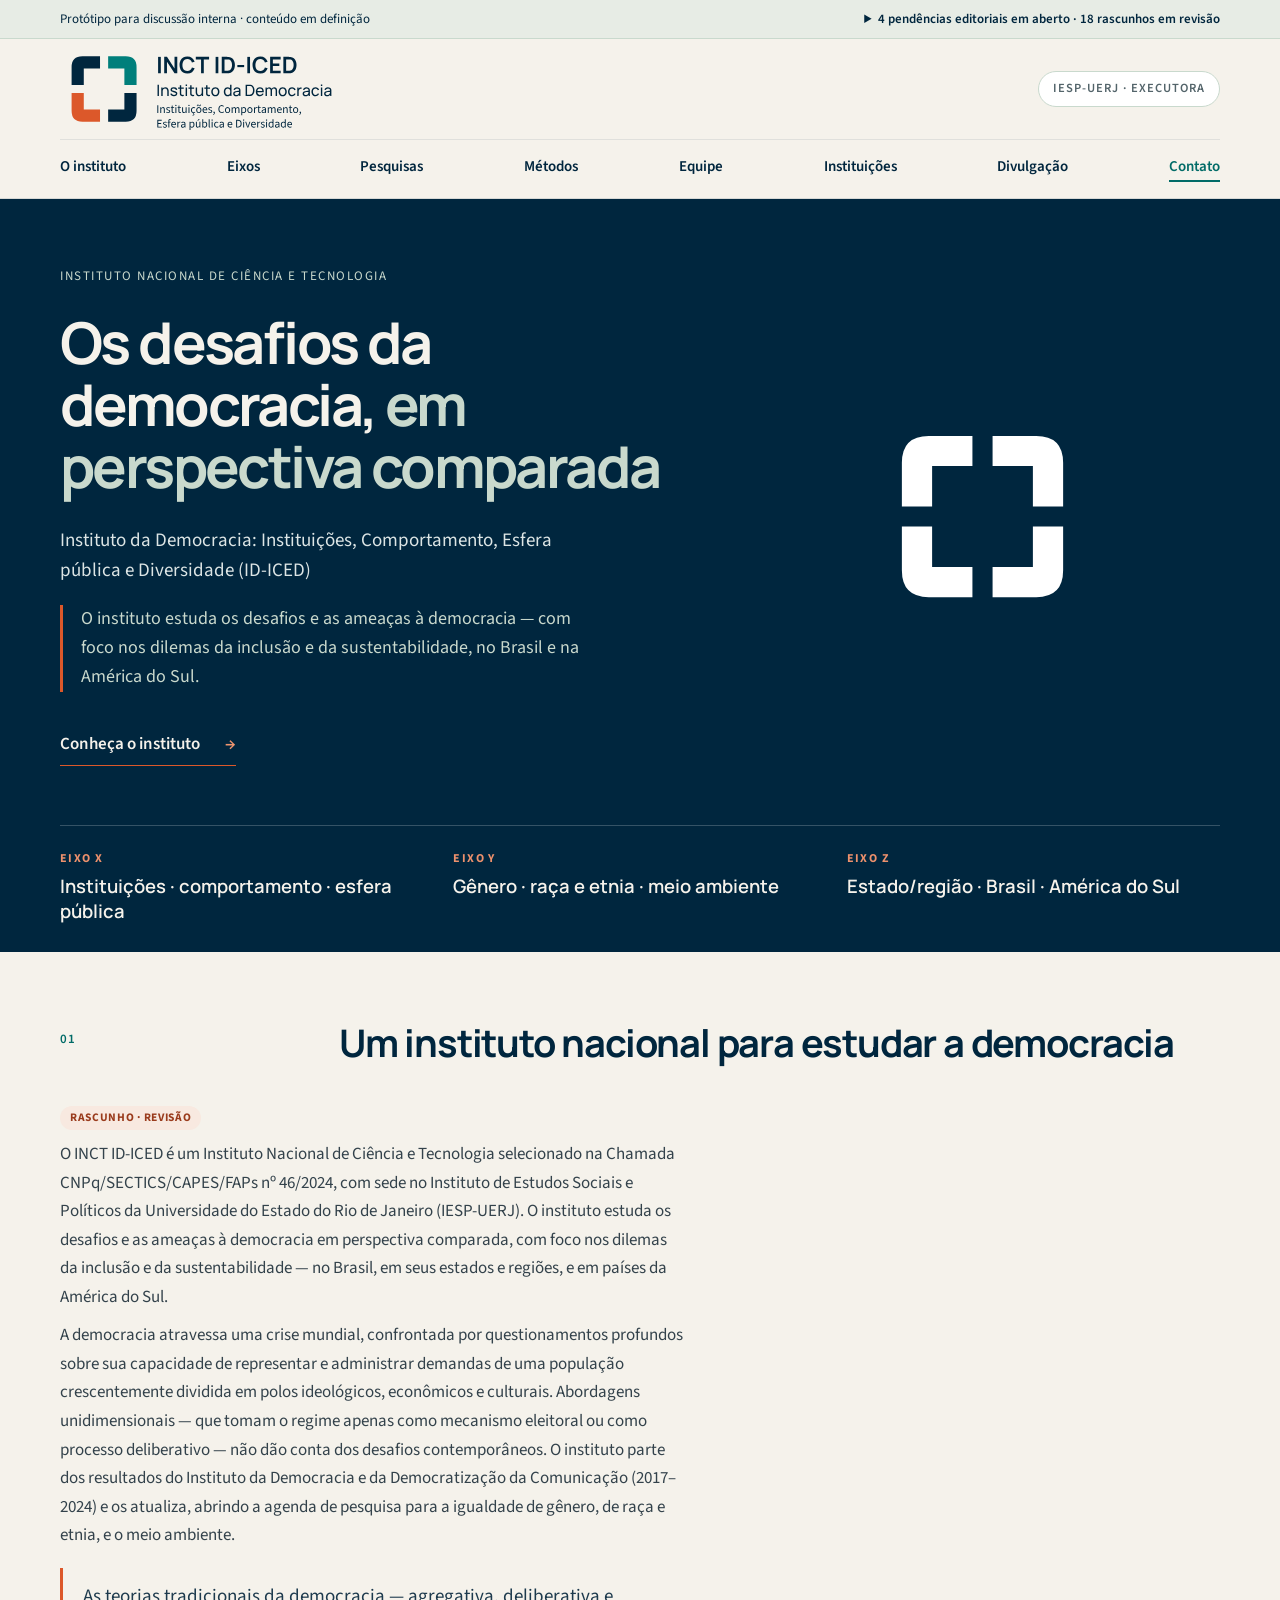
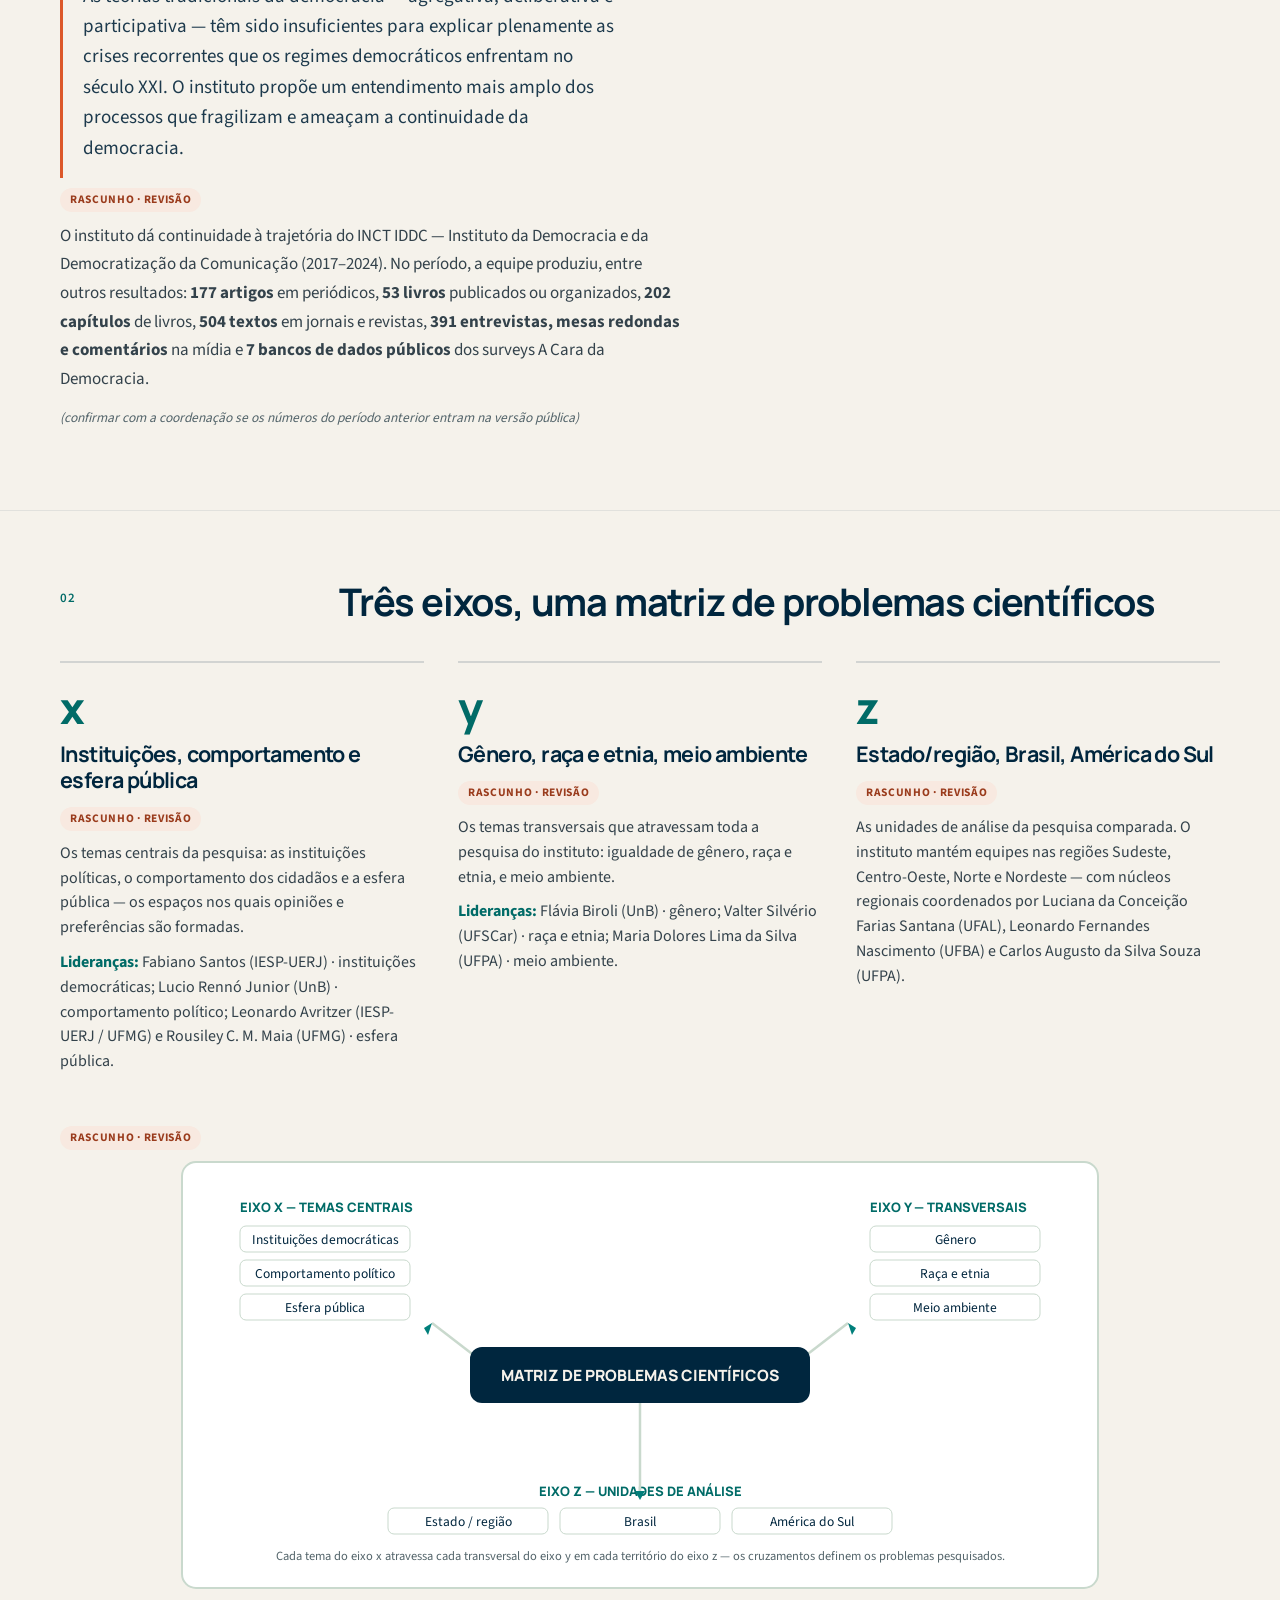
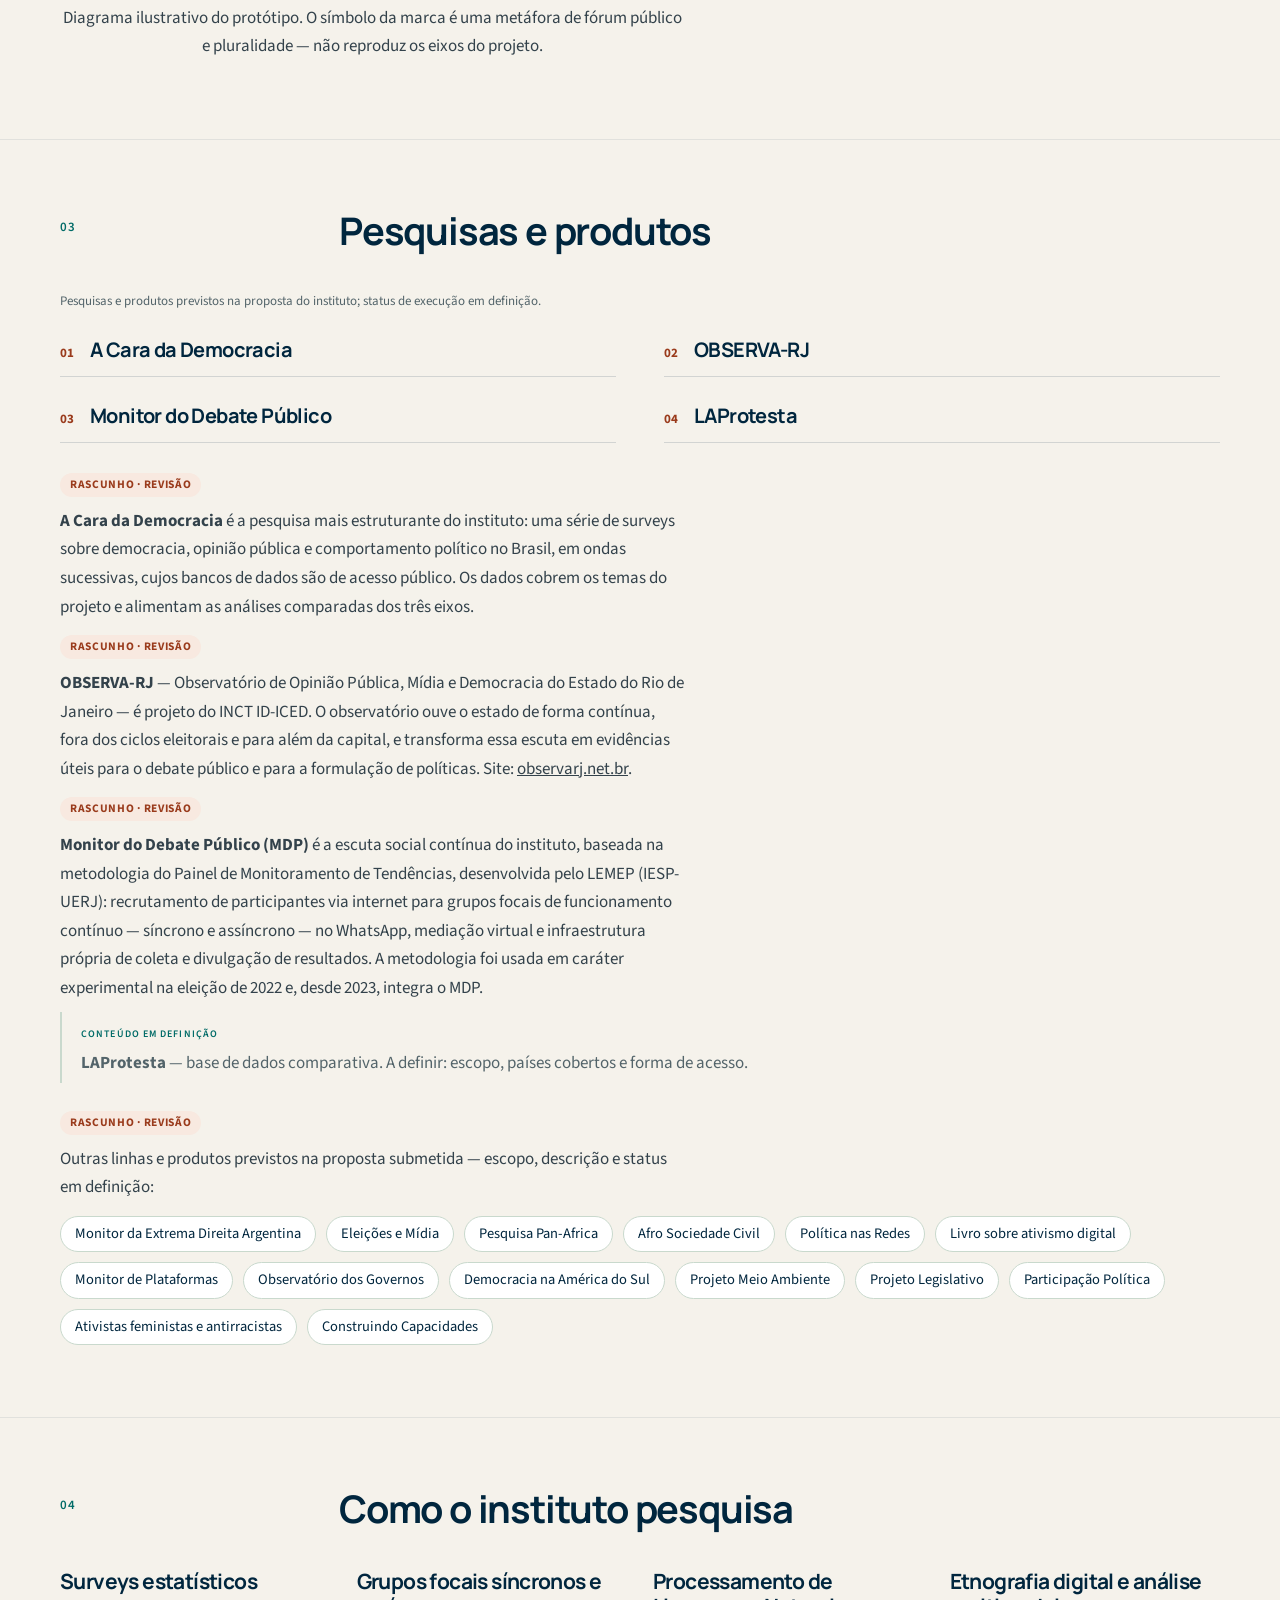
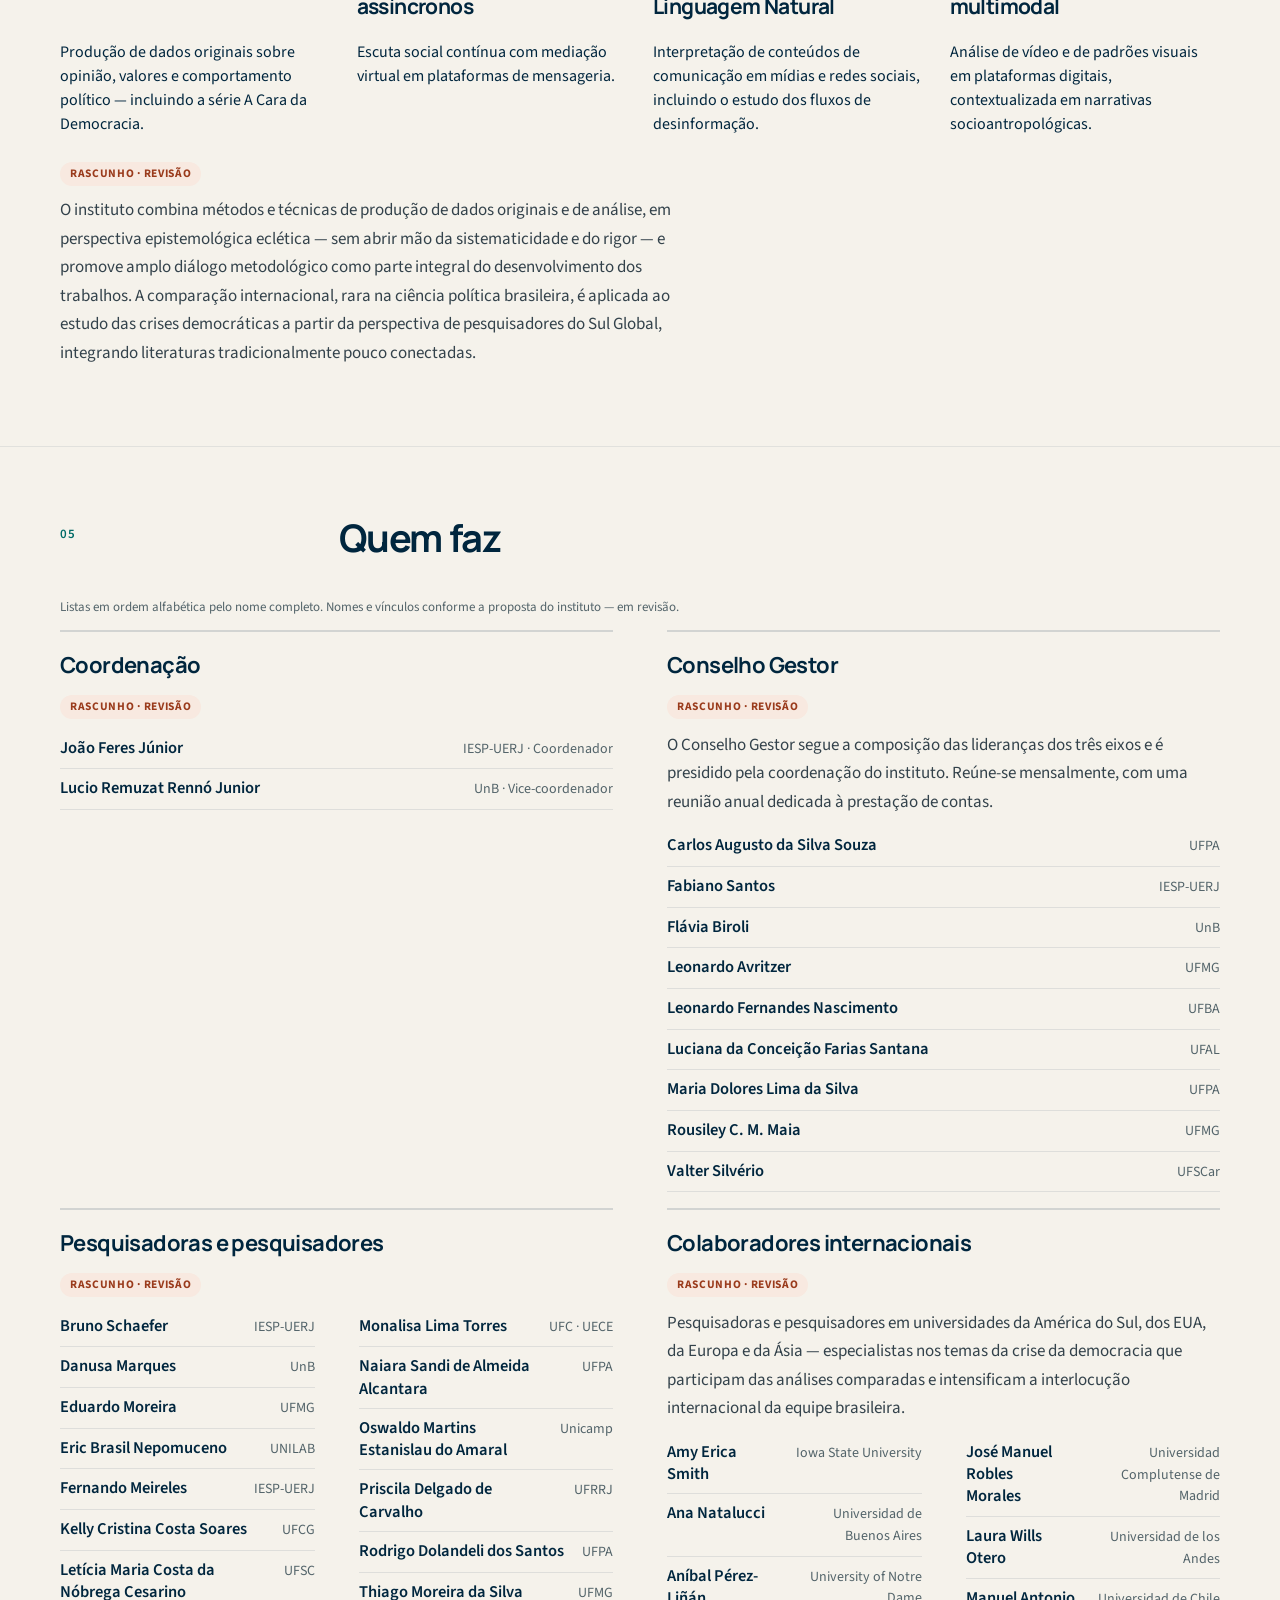
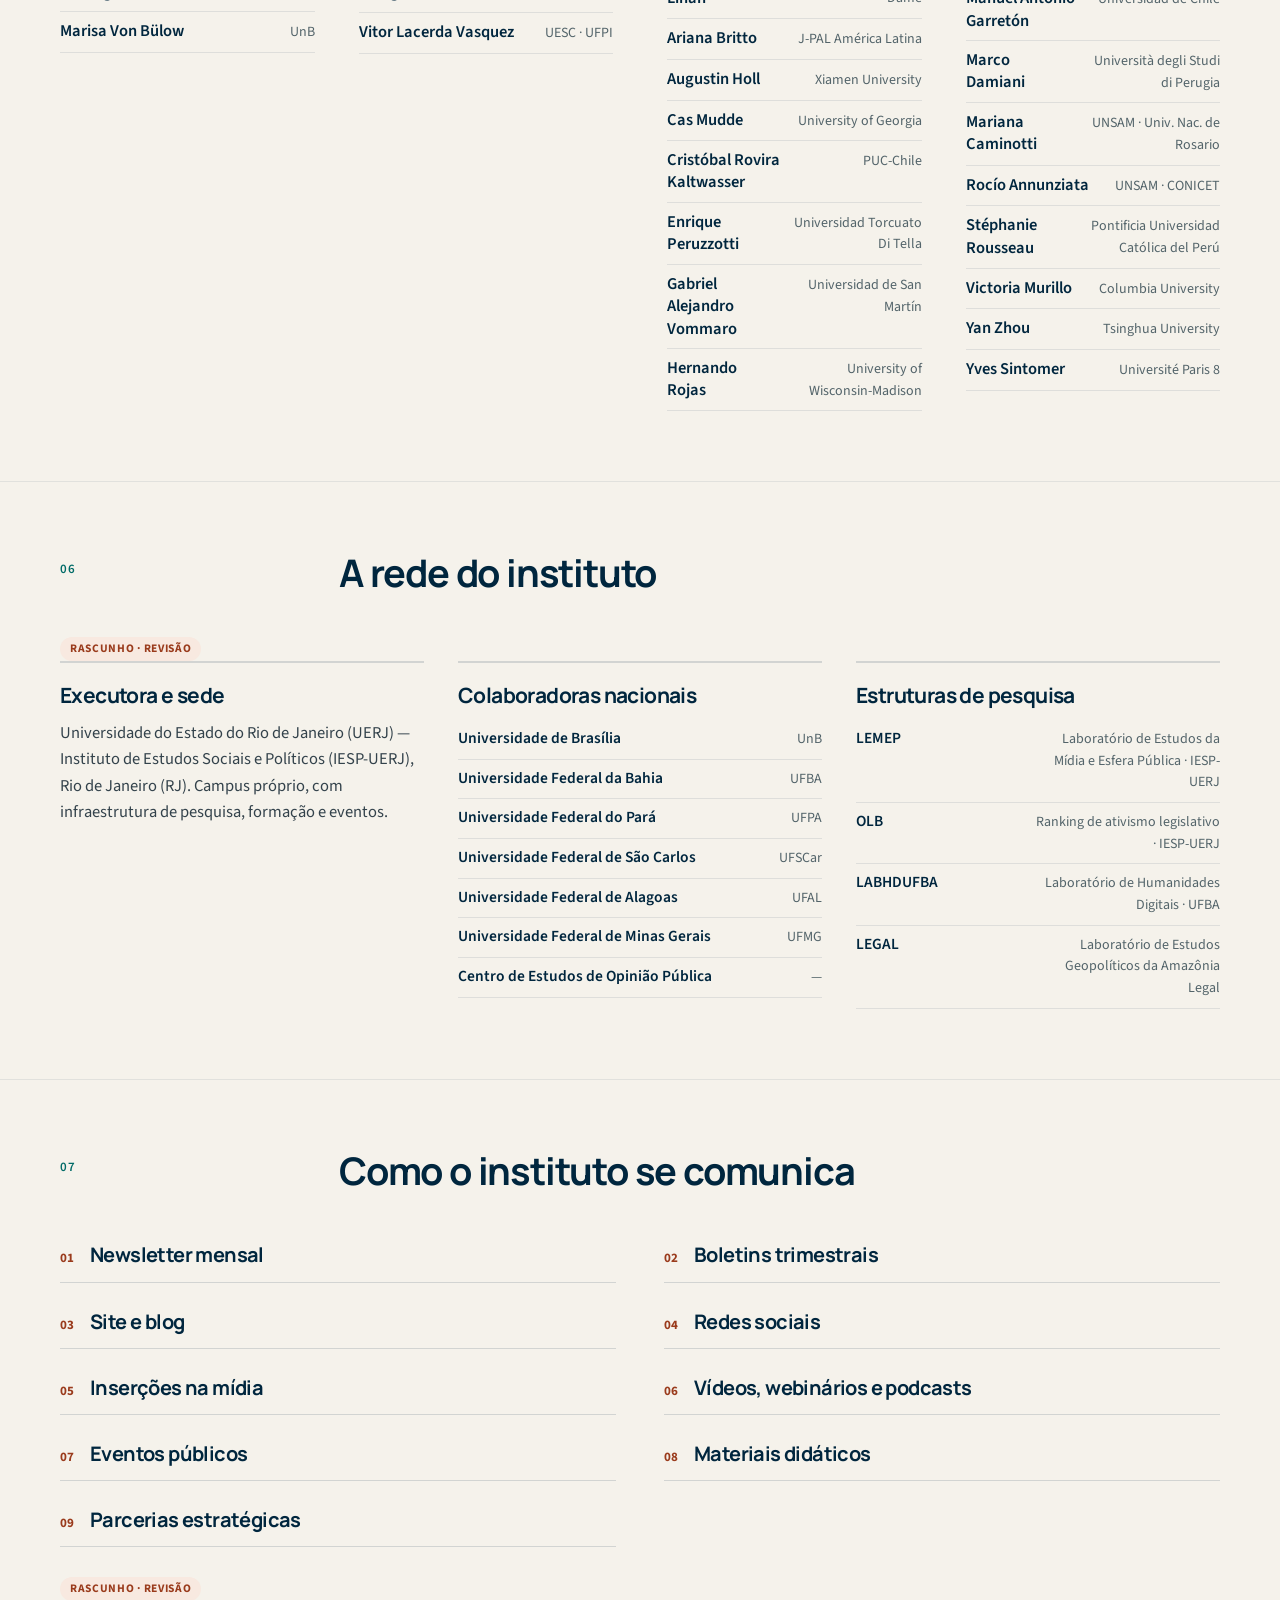
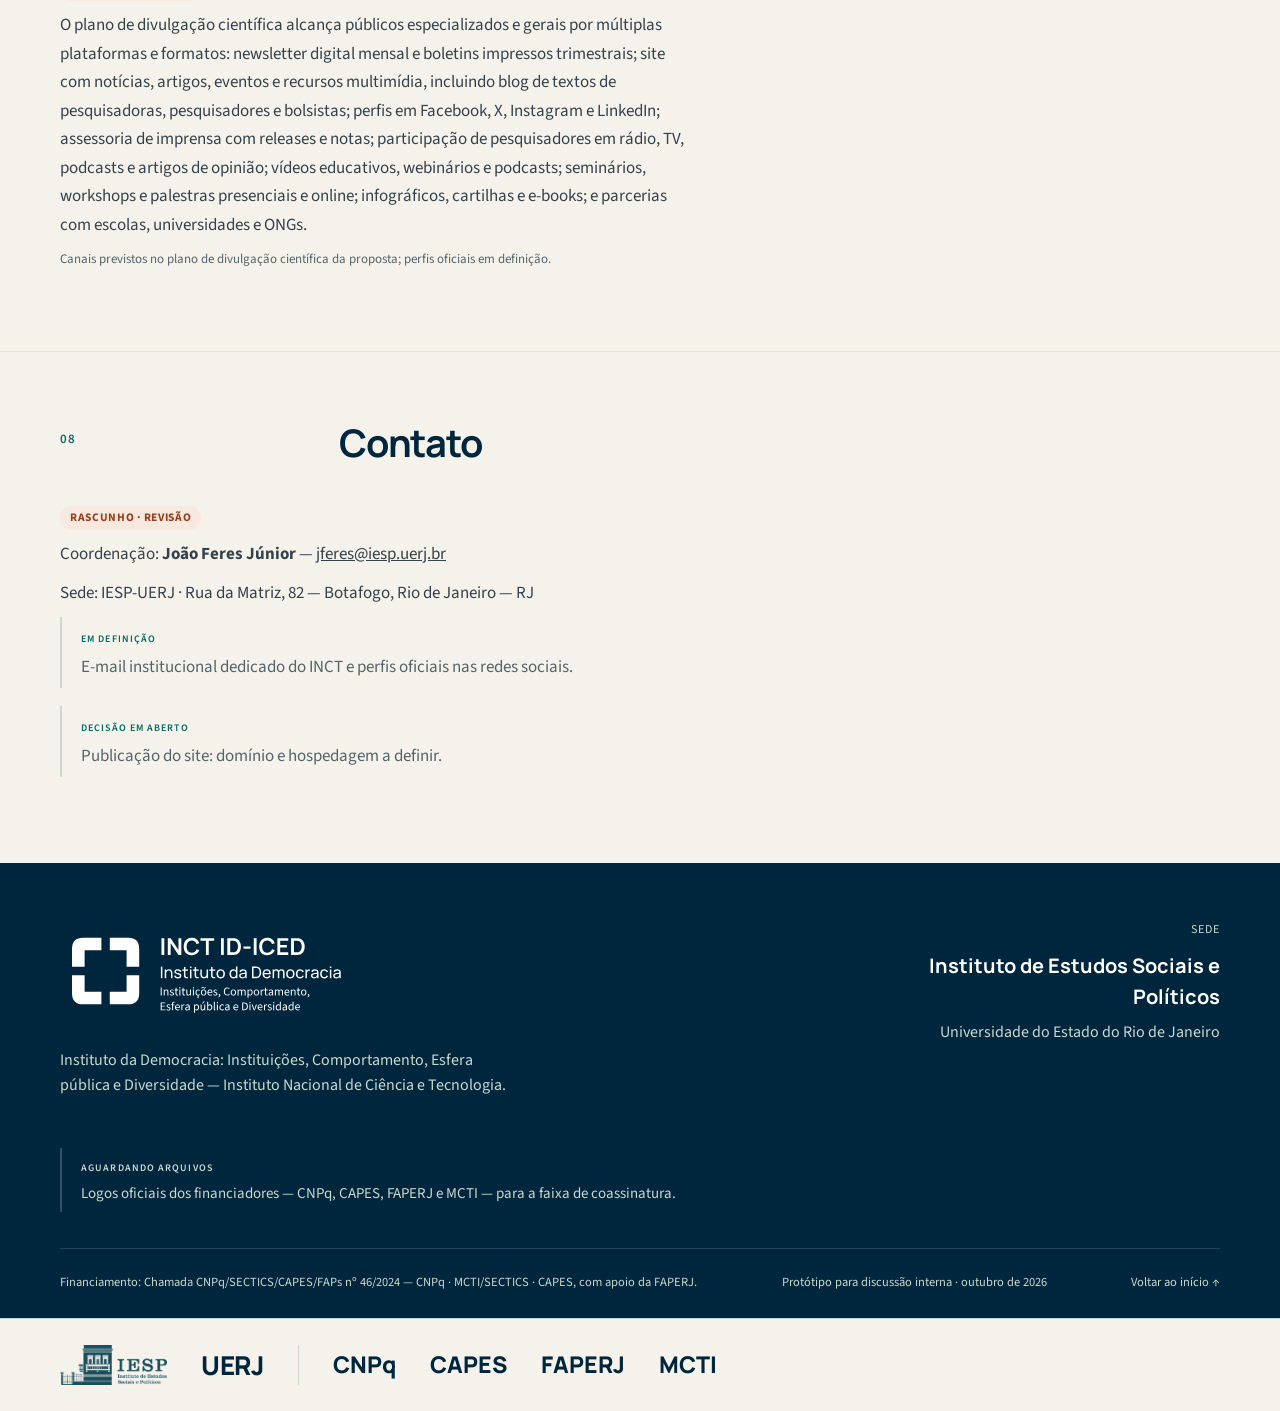
==== index.html @ f1a37f9c "Site INCT ID-ICED v1 — protótipo para revisão (identidade oficial do kit, conteúdo ancorado na propo" ====
<!doctype html>
<html lang="pt-BR">
<head>
<meta charset="utf-8">
<meta name="viewport" content="width=device-width,initial-scale=1">
<meta name="robots" content="noindex,nofollow">
<title>INCT ID-ICED — identidade e protótipo</title>
<meta name="description" content="Instituto da Democracia: Instituições, Comportamento, Esfera pública e Diversidade (INCT ID-ICED). Instituto Nacional de Ciência e Tecnologia. Protótipo para discussão interna.">
<link rel="icon" type="image/svg+xml" href="assets/favicon_32.svg">
<link rel="stylesheet" href="styles.css">
<script src="app.js" defer></script>
</head>
<body>
<a class="skip" href="#conteudo">Pular para o conteúdo</a>

<div class="prototype">
  <div class="container">
    <span>Protótipo para discussão interna · conteúdo em definição</span>
    <details class="review">
      <summary>4 pendências editoriais em aberto · 18 rascunhos em revisão</summary>
      <div class="review-panel">
        <p>Itens para revisão da coordenação</p>
        <ol>
          <li><a href="#pendencia-01">Apresentação</a></li>
          <li><a href="#pendencia-02">Trajetória e números do INCT anterior</a></li>
          <li><a href="#pendencia-03">Eixo x — instituições, comportamento e esfera pública</a></li>
          <li><a href="#pendencia-04">Eixo y — gênero, raça e etnia, meio ambiente</a></li>
          <li><a href="#pendencia-05">Eixo z — territórios e núcleos</a></li>
          <li><a href="#pendencia-06">Diagrama da matriz</a></li>
          <li><a href="#pendencia-07">A Cara da Democracia</a></li>
          <li><a href="#pendencia-08">OBSERVA-RJ</a></li>
          <li><a href="#pendencia-09">Monitor do Debate Público</a></li>
          <li><a href="#pendencia-10">LAProtesta</a></li>
          <li><a href="#pendencia-11">Outras linhas previstas</a></li>
          <li><a href="#pendencia-12">Métodos</a></li>
          <li><a href="#pendencia-13">Coordenação</a></li>
          <li><a href="#pendencia-14">Conselho Gestor</a></li>
          <li><a href="#pendencia-15">Pesquisadoras e pesquisadores nacionais</a></li>
          <li><a href="#pendencia-16">Colaboradores internacionais</a></li>
          <li><a href="#pendencia-17">Instituições e laboratórios</a></li>
          <li><a href="#pendencia-18">Divulgação</a></li>
          <li><a href="#pendencia-19">Contato institucional</a></li>
          <li><a href="#pendencia-20">Logos oficiais dos financiadores</a></li>
          <li><a href="#pendencia-21">Domínio e publicação do site</a></li>
        </ol>
      </div>
    </details>
  </div>
</div>

<header class="header">
  <div class="container">
    <div class="masthead">
      <a class="brand" href="#conteudo" aria-label="INCT ID-ICED — início"><img src="assets/id-iced_horizontal_cor.svg" alt="INCT ID-ICED" width="500" height="168"></a>
      <div class="endorsement"><span>IESP-UERJ · executora</span></div>
      <button class="menu-toggle" aria-expanded="false" aria-controls="nav">Menu</button>
    </div>
    <nav class="navigation" id="nav" aria-label="Seções do site">
      <a href="#instituto">O instituto</a>
      <a href="#eixos">Eixos</a>
      <a href="#pesquisas">Pesquisas</a>
      <a href="#metodos">Métodos</a>
      <a href="#equipe">Equipe</a>
      <a href="#instituicoes">Instituições</a>
      <a href="#divulgacao">Divulgação</a>
      <a href="#contato">Contato</a>
    </nav>
  </div>
</header>

<main id="conteudo">

<section class="hero" aria-label="Apresentação">
  <div class="container">
    <div class="hero-layout">
      <div>
        <p class="eyebrow">Instituto Nacional de Ciência e Tecnologia</p>
        <h1>Os desafios da democracia, <em>em perspectiva comparada</em></h1>
        <p class="full-name">Instituto da Democracia: Instituições, Comportamento, Esfera pública e Diversidade (ID-ICED)</p>
        <p class="hero-statement">O instituto estuda os desafios e as ameaças à democracia — com foco nos dilemas da inclusão e da sustentabilidade, no Brasil e na América do Sul.</p>
        <a class="hero-link" href="#instituto">Conheça o instituto <span>→</span></a>
      </div>
      <div class="hero-symbol">
        <img src="assets/id-iced_simbolo_negativa.svg" alt="" width="128" height="128">
      </div>
    </div>
    <div class="axes" role="list" aria-label="Os três eixos do projeto">
      <div role="listitem"><span>Eixo x</span><strong>Instituições · comportamento · esfera pública</strong></div>
      <div role="listitem"><span>Eixo y</span><strong>Gênero · raça e etnia · meio ambiente</strong></div>
      <div role="listitem"><span>Eixo z</span><strong>Estado/região · Brasil · América do Sul</strong></div>
    </div>
  </div>
</section>

<section id="instituto" class="section section-instituto" aria-labelledby="titulo-instituto">
  <div class="container">
    <div class="section-heading">
      <span class="section-number">01</span>
      <h2 id="titulo-instituto">Um instituto nacional para estudar a democracia</h2>
    </div>
    <div id="pendencia-01" class="conteudo-draft">
      <span class="draft-chip">rascunho · revisão</span>
      <p>O INCT ID-ICED é um Instituto Nacional de Ciência e Tecnologia selecionado na Chamada CNPq/SECTICS/CAPES/FAPs nº 46/2024, com sede no Instituto de Estudos Sociais e Políticos da Universidade do Estado do Rio de Janeiro (IESP-UERJ). O instituto estuda os desafios e as ameaças à democracia em perspectiva comparada, com foco nos dilemas da inclusão e da sustentabilidade — no Brasil, em seus estados e regiões, e em países da América do Sul.</p>
      <p>A democracia atravessa uma crise mundial, confrontada por questionamentos profundos sobre sua capacidade de representar e administrar demandas de uma população crescentemente dividida em polos ideológicos, econômicos e culturais. Abordagens unidimensionais — que tomam o regime apenas como mecanismo eleitoral ou como processo deliberativo — não dão conta dos desafios contemporâneos. O instituto parte dos resultados do Instituto da Democracia e da Democratização da Comunicação (2017–2024) e os atualiza, abrindo a agenda de pesquisa para a igualdade de gênero, de raça e etnia, e o meio ambiente.</p>
      <div class="callout">
        <p>As teorias tradicionais da democracia — agregativa, deliberativa e participativa — têm sido insuficientes para explicar plenamente as crises recorrentes que os regimes democráticos enfrentam no século XXI. O instituto propõe um entendimento mais amplo dos processos que fragilizam e ameaçam a continuidade da democracia.</p>
      </div>
    </div>
    <div id="pendencia-02" class="conteudo-draft">
      <span class="draft-chip">rascunho · revisão</span>
      <p>O instituto dá continuidade à trajetória do INCT IDDC — Instituto da Democracia e da Democratização da Comunicação (2017–2024). No período, a equipe produziu, entre outros resultados: <strong>177 artigos</strong> em periódicos, <strong>53 livros</strong> publicados ou organizados, <strong>202 capítulos</strong> de livros, <strong>504 textos</strong> em jornais e revistas, <strong>391 entrevistas, mesas redondas e comentários</strong> na mídia e <strong>7 bancos de dados públicos</strong> dos surveys A Cara da Democracia.</p>
      <p><span class="draft-inline">(confirmar com a coordenação se os números do período anterior entram na versão pública)</span></p>
    </div>
  </div>
</section>

<section id="eixos" class="section section-eixos" aria-labelledby="titulo-eixos">
  <div class="container">
    <div class="section-heading">
      <span class="section-number">02</span>
      <h2 id="titulo-eixos">Três eixos, uma matriz de problemas científicos</h2>
    </div>
    <div class="axis-grid">
      <article>
        <div class="axis-letter">x</div>
        <h3>Instituições, comportamento e esfera pública</h3>
        <div id="pendencia-03" class="conteudo-draft">
          <span class="draft-chip">rascunho · revisão</span>
          <p>Os temas centrais da pesquisa: as instituições políticas, o comportamento dos cidadãos e a esfera pública — os espaços nos quais opiniões e preferências são formadas.</p>
          <p class="leads"><strong>Lideranças:</strong> Fabiano Santos (IESP-UERJ) · instituições democráticas; Lucio Rennó Junior (UnB) · comportamento político; Leonardo Avritzer (IESP-UERJ / UFMG) e Rousiley C. M. Maia (UFMG) · esfera pública.</p>
        </div>
      </article>
      <article>
        <div class="axis-letter">y</div>
        <h3>Gênero, raça e etnia, meio ambiente</h3>
        <div id="pendencia-04" class="conteudo-draft">
          <span class="draft-chip">rascunho · revisão</span>
          <p>Os temas transversais que atravessam toda a pesquisa do instituto: igualdade de gênero, raça e etnia, e meio ambiente.</p>
          <p class="leads"><strong>Lideranças:</strong> Flávia Biroli (UnB) · gênero; Valter Silvério (UFSCar) · raça e etnia; Maria Dolores Lima da Silva (UFPA) · meio ambiente.</p>
        </div>
      </article>
      <article>
        <div class="axis-letter">z</div>
        <h3>Estado/região, Brasil, América do Sul</h3>
        <div id="pendencia-05" class="conteudo-draft">
          <span class="draft-chip">rascunho · revisão</span>
          <p>As unidades de análise da pesquisa comparada. O instituto mantém equipes nas regiões Sudeste, Centro-Oeste, Norte e Nordeste — com núcleos regionais coordenados por Luciana da Conceição Farias Santana (UFAL), Leonardo Fernandes Nascimento (UFBA) e Carlos Augusto da Silva Souza (UFPA).</p>
        </div>
      </article>
    </div>
    <div id="pendencia-06" class="conteudo-draft">
      <span class="draft-chip">rascunho · revisão</span>
      <div class="diagram">
        <svg viewBox="0 0 920 430" role="img" aria-label="Diagrama ilustrativo: os três eixos ortogonais se cruzam formando uma matriz de problemas científicos" style="width:100%;max-width:920px;height:auto">
          <rect x="2" y="2" width="916" height="426" rx="14" fill="#FFFFFF" stroke="#C9D9CD" stroke-width="2"/>
          <text x="60" y="52" font-family="Manrope,sans-serif" font-size="13" font-weight="800" fill="#006B67">EIXO X — TEMAS CENTRAIS</text>
          <text x="690" y="52" font-family="Manrope,sans-serif" font-size="13" font-weight="800" fill="#006B67">EIXO Y — TRANSVERSAIS</text>
          <text x="460" y="336" text-anchor="middle" font-family="Manrope,sans-serif" font-size="13" font-weight="800" fill="#006B67">EIXO Z — UNIDADES DE ANÁLISE</text>
          <g font-family="Source Sans 3,sans-serif" font-size="13.5" fill="#00263E">
            <rect x="60" y="66" width="170" height="26" rx="6" fill="#FFFFFF" stroke="#C9D9CD"/><text x="145" y="84" text-anchor="middle">Instituições democráticas</text>
            <rect x="60" y="100" width="170" height="26" rx="6" fill="#FFFFFF" stroke="#C9D9CD"/><text x="145" y="118" text-anchor="middle">Comportamento político</text>
            <rect x="60" y="134" width="170" height="26" rx="6" fill="#FFFFFF" stroke="#C9D9CD"/><text x="145" y="152" text-anchor="middle">Esfera pública</text>
            <rect x="690" y="66" width="170" height="26" rx="6" fill="#FFFFFF" stroke="#C9D9CD"/><text x="775" y="84" text-anchor="middle">Gênero</text>
            <rect x="690" y="100" width="170" height="26" rx="6" fill="#FFFFFF" stroke="#C9D9CD"/><text x="775" y="118" text-anchor="middle">Raça e etnia</text>
            <rect x="690" y="134" width="170" height="26" rx="6" fill="#FFFFFF" stroke="#C9D9CD"/><text x="775" y="152" text-anchor="middle">Meio ambiente</text>
            <rect x="208" y="348" width="160" height="26" rx="6" fill="#FFFFFF" stroke="#C9D9CD"/><text x="288" y="366" text-anchor="middle">Estado / região</text>
            <rect x="380" y="348" width="160" height="26" rx="6" fill="#FFFFFF" stroke="#C9D9CD"/><text x="460" y="366" text-anchor="middle">Brasil</text>
            <rect x="552" y="348" width="160" height="26" rx="6" fill="#FFFFFF" stroke="#C9D9CD"/><text x="632" y="366" text-anchor="middle">América do Sul</text>
          </g>
          <line x1="300" y1="200" x2="252" y2="163" stroke="#C9D9CD" stroke-width="2.5"/>
          <polygon points="252,163 244,168 248,175" fill="#007F7B"/>
          <line x1="620" y1="200" x2="668" y2="163" stroke="#C9D9CD" stroke-width="2.5"/>
          <polygon points="668,163 676,168 672,175" fill="#007F7B"/>
          <line x1="460" y1="243" x2="460" y2="332" stroke="#C9D9CD" stroke-width="2.5"/>
          <polygon points="460,340 455,331 465,331" fill="#007F7B"/>
          <rect x="290" y="187" width="340" height="56" rx="12" fill="#00263E"/>
          <text x="460" y="221" text-anchor="middle" font-family="Manrope,sans-serif" font-size="15.5" font-weight="800" fill="#F5F2EB">MATRIZ DE PROBLEMAS CIENTÍFICOS</text>
          <text x="460" y="400" text-anchor="middle" font-family="Source Sans 3,sans-serif" font-size="12.5" fill="#53646A">Cada tema do eixo x atravessa cada transversal do eixo y em cada território do eixo z — os cruzamentos definem os problemas pesquisados.</text>
        </svg>
        <p class="editor-note">Diagrama ilustrativo do protótipo. O símbolo da marca é uma metáfora de fórum público e pluralidade — não reproduz os eixos do projeto.</p>
      </div>
    </div>
  </div>
</section>

<section id="pesquisas" class="section section-pesquisas" aria-labelledby="titulo-pesquisas">
  <div class="container">
    <div class="section-heading">
      <span class="section-number">03</span>
      <h2 id="titulo-pesquisas">Pesquisas e produtos</h2>
    </div>
    <p class="editor-note">Pesquisas e produtos previstos na proposta do instituto; status de execução em definição.</p>
    <div class="product-list" aria-label="Pesquisas e produtos">
      <div><span>01</span><h3>A Cara da Democracia</h3></div>
      <div><span>02</span><h3>OBSERVA-RJ</h3></div>
      <div><span>03</span><h3>Monitor do Debate Público</h3></div>
      <div><span>04</span><h3>LAProtesta</h3></div>
    </div>
    <div id="pendencia-07" class="conteudo-draft">
      <span class="draft-chip">rascunho · revisão</span>
      <p><strong>A Cara da Democracia</strong> é a pesquisa mais estruturante do instituto: uma série de surveys sobre democracia, opinião pública e comportamento político no Brasil, em ondas sucessivas, cujos bancos de dados são de acesso público. Os dados cobrem os temas do projeto e alimentam as análises comparadas dos três eixos.</p>
    </div>
    <div id="pendencia-08" class="conteudo-draft">
      <span class="draft-chip">rascunho · revisão</span>
      <p><strong>OBSERVA-RJ</strong> — Observatório de Opinião Pública, Mídia e Democracia do Estado do Rio de Janeiro — é projeto do INCT ID-ICED. O observatório ouve o estado de forma contínua, fora dos ciclos eleitorais e para além da capital, e transforma essa escuta em evidências úteis para o debate público e para a formulação de políticas. Site: <a href="https://observarj.net.br" rel="noopener">observarj.net.br</a>.</p>
    </div>
    <div id="pendencia-09" class="conteudo-draft">
      <span class="draft-chip">rascunho · revisão</span>
      <p><strong>Monitor do Debate Público (MDP)</strong> é a escuta social contínua do instituto, baseada na metodologia do Painel de Monitoramento de Tendências, desenvolvida pelo LEMEP (IESP-UERJ): recrutamento de participantes via internet para grupos focais de funcionamento contínuo — síncrono e assíncrono — no WhatsApp, mediação virtual e infraestrutura própria de coleta e divulgação de resultados. A metodologia foi usada em caráter experimental na eleição de 2022 e, desde 2023, integra o MDP.</p>
    </div>
    <div class="pending" id="pendencia-10">
      <span class="pending-label">Conteúdo em definição</span>
      <p><strong>LAProtesta</strong> — base de dados comparativa. A definir: escopo, países cobertos e forma de acesso.</p>
    </div>
    <div id="pendencia-11" class="conteudo-draft">
      <span class="draft-chip">rascunho · revisão</span>
      <p>Outras linhas e produtos previstos na proposta submetida — escopo, descrição e status em definição:</p>
      <div class="tag-list" role="list">
        <span role="listitem">Monitor da Extrema Direita Argentina</span>
        <span role="listitem">Eleições e Mídia</span>
        <span role="listitem">Pesquisa Pan-Africa</span>
        <span role="listitem">Afro Sociedade Civil</span>
        <span role="listitem">Política nas Redes</span>
        <span role="listitem">Livro sobre ativismo digital</span>
        <span role="listitem">Monitor de Plataformas</span>
        <span role="listitem">Observatório dos Governos</span>
        <span role="listitem">Democracia na América do Sul</span>
        <span role="listitem">Projeto Meio Ambiente</span>
        <span role="listitem">Projeto Legislativo</span>
        <span role="listitem">Participação Política</span>
        <span role="listitem">Ativistas feministas e antirracistas</span>
        <span role="listitem">Construindo Capacidades</span>
      </div>
    </div>
  </div>
</section>

<section id="metodos" class="section section-metodos" aria-labelledby="titulo-metodos">
  <div class="container">
    <div class="section-heading">
      <span class="section-number">04</span>
      <h2 id="titulo-metodos">Como o instituto pesquisa</h2>
    </div>
    <div class="method-grid">
      <div>
        <h3>Surveys estatísticos</h3>
        <p>Produção de dados originais sobre opinião, valores e comportamento político — incluindo a série A Cara da Democracia.</p>
      </div>
      <div>
        <h3>Grupos focais síncronos e assíncronos</h3>
        <p>Escuta social contínua com mediação virtual em plataformas de mensageria.</p>
      </div>
      <div>
        <h3>Processamento de Linguagem Natural</h3>
        <p>Interpretação de conteúdos de comunicação em mídias e redes sociais, incluindo o estudo dos fluxos de desinformação.</p>
      </div>
      <div>
        <h3>Etnografia digital e análise multimodal</h3>
        <p>Análise de vídeo e de padrões visuais em plataformas digitais, contextualizada em narrativas socioantropológicas.</p>
      </div>
    </div>
    <div id="pendencia-12" class="conteudo-draft">
      <span class="draft-chip">rascunho · revisão</span>
      <p>O instituto combina métodos e técnicas de produção de dados originais e de análise, em perspectiva epistemológica eclética — sem abrir mão da sistematicidade e do rigor — e promove amplo diálogo metodológico como parte integral do desenvolvimento dos trabalhos. A comparação internacional, rara na ciência política brasileira, é aplicada ao estudo das crises democráticas a partir da perspectiva de pesquisadores do Sul Global, integrando literaturas tradicionalmente pouco conectadas.</p>
    </div>
  </div>
</section>

<section id="equipe" class="section section-equipe" aria-labelledby="titulo-equipe">
  <div class="container">
    <div class="section-heading">
      <span class="section-number">05</span>
      <h2 id="titulo-equipe">Quem faz</h2>
    </div>
    <p class="editor-note">Listas em ordem alfabética pelo nome completo. Nomes e vínculos conforme a proposta do instituto — em revisão.</p>
    <div class="team-grid">
      <article>
        <h3>Coordenação</h3>
        <div id="pendencia-13" class="conteudo-draft">
          <span class="draft-chip">rascunho · revisão</span>
          <ul class="team-list">
            <li><strong>João Feres Júnior</strong><span>IESP-UERJ · Coordenador</span></li>
            <li><strong>Lucio Remuzat Rennó Junior</strong><span>UnB · Vice-coordenador</span></li>
          </ul>
        </div>
      </article>
      <article>
        <h3>Conselho Gestor</h3>
        <div id="pendencia-14" class="conteudo-draft">
          <span class="draft-chip">rascunho · revisão</span>
          <p class="leads">O Conselho Gestor segue a composição das lideranças dos três eixos e é presidido pela coordenação do instituto. Reúne-se mensalmente, com uma reunião anual dedicada à prestação de contas.</p>
          <ul class="team-list">
            <li><strong>Carlos Augusto da Silva Souza</strong><span>UFPA</span></li>
            <li><strong>Fabiano Santos</strong><span>IESP-UERJ</span></li>
            <li><strong>Flávia Biroli</strong><span>UnB</span></li>
            <li><strong>Leonardo Avritzer</strong><span>UFMG</span></li>
            <li><strong>Leonardo Fernandes Nascimento</strong><span>UFBA</span></li>
            <li><strong>Luciana da Conceição Farias Santana</strong><span>UFAL</span></li>
            <li><strong>Maria Dolores Lima da Silva</strong><span>UFPA</span></li>
            <li><strong>Rousiley C. M. Maia</strong><span>UFMG</span></li>
            <li><strong>Valter Silvério</strong><span>UFSCar</span></li>
          </ul>
        </div>
      </article>
      <article>
        <h3>Pesquisadoras e pesquisadores</h3>
        <div id="pendencia-15" class="conteudo-draft">
          <span class="draft-chip">rascunho · revisão</span>
          <ul class="team-list cols">
            <li><strong>Bruno Schaefer</strong><span>IESP-UERJ</span></li>
            <li><strong>Danusa Marques</strong><span>UnB</span></li>
            <li><strong>Eduardo Moreira</strong><span>UFMG</span></li>
            <li><strong>Eric Brasil Nepomuceno</strong><span>UNILAB</span></li>
            <li><strong>Fernando Meireles</strong><span>IESP-UERJ</span></li>
            <li><strong>Kelly Cristina Costa Soares</strong><span>UFCG</span></li>
            <li><strong>Letícia Maria Costa da Nóbrega Cesarino</strong><span>UFSC</span></li>
            <li><strong>Marisa Von Bülow</strong><span>UnB</span></li>
            <li><strong>Monalisa Lima Torres</strong><span>UFC · UECE</span></li>
            <li><strong>Naiara Sandi de Almeida Alcantara</strong><span>UFPA</span></li>
            <li><strong>Oswaldo Martins Estanislau do Amaral</strong><span>Unicamp</span></li>
            <li><strong>Priscila Delgado de Carvalho</strong><span>UFRRJ</span></li>
            <li><strong>Rodrigo Dolandeli dos Santos</strong><span>UFPA</span></li>
            <li><strong>Thiago Moreira da Silva</strong><span>UFMG</span></li>
            <li><strong>Vitor Lacerda Vasquez</strong><span>UESC · UFPI</span></li>
          </ul>
        </div>
      </article>
      <article>
        <h3>Colaboradores internacionais</h3>
        <div id="pendencia-16" class="conteudo-draft">
          <span class="draft-chip">rascunho · revisão</span>
          <p class="leads">Pesquisadoras e pesquisadores em universidades da América do Sul, dos EUA, da Europa e da Ásia — especialistas nos temas da crise da democracia que participam das análises comparadas e intensificam a interlocução internacional da equipe brasileira.</p>
          <ul class="team-list cols">
            <li><strong>Amy Erica Smith</strong><span>Iowa State University</span></li>
            <li><strong>Ana Natalucci</strong><span>Universidad de Buenos Aires</span></li>
            <li><strong>Aníbal Pérez-Liñán</strong><span>University of Notre Dame</span></li>
            <li><strong>Ariana Britto</strong><span>J-PAL América Latina</span></li>
            <li><strong>Augustin Holl</strong><span>Xiamen University</span></li>
            <li><strong>Cas Mudde</strong><span>University of Georgia</span></li>
            <li><strong>Cristóbal Rovira Kaltwasser</strong><span>PUC-Chile</span></li>
            <li><strong>Enrique Peruzzotti</strong><span>Universidad Torcuato Di Tella</span></li>
            <li><strong>Gabriel Alejandro Vommaro</strong><span>Universidad de San Martín</span></li>
            <li><strong>Hernando Rojas</strong><span>University of Wisconsin-Madison</span></li>
            <li><strong>José Manuel Robles Morales</strong><span>Universidad Complutense de Madrid</span></li>
            <li><strong>Laura Wills Otero</strong><span>Universidad de los Andes</span></li>
            <li><strong>Manuel Antonio Garretón</strong><span>Universidad de Chile</span></li>
            <li><strong>Marco Damiani</strong><span>Università degli Studi di Perugia</span></li>
            <li><strong>Mariana Caminotti</strong><span>UNSAM · Univ. Nac. de Rosario</span></li>
            <li><strong>Rocío Annunziata</strong><span>UNSAM · CONICET</span></li>
            <li><strong>Stéphanie Rousseau</strong><span>Pontificia Universidad Católica del Perú</span></li>
            <li><strong>Victoria Murillo</strong><span>Columbia University</span></li>
            <li><strong>Yan Zhou</strong><span>Tsinghua University</span></li>
            <li><strong>Yves Sintomer</strong><span>Université Paris 8</span></li>
          </ul>
        </div>
      </article>
    </div>
  </div>
</section>

<section id="instituicoes" class="section section-instituicoes" aria-labelledby="titulo-instituicoes">
  <div class="container">
    <div class="section-heading">
      <span class="section-number">06</span>
      <h2 id="titulo-instituicoes">A rede do instituto</h2>
    </div>
    <div id="pendencia-17" class="conteudo-draft">
      <span class="draft-chip">rascunho · revisão</span>
      <div class="institution-list">
        <article>
          <h3>Executora e sede</h3>
          <p>Universidade do Estado do Rio de Janeiro (UERJ) — Instituto de Estudos Sociais e Políticos (IESP-UERJ), Rio de Janeiro (RJ). Campus próprio, com infraestrutura de pesquisa, formação e eventos.</p>
        </article>
        <article>
          <h3>Colaboradoras nacionais</h3>
          <ul class="team-list">
            <li><strong>Universidade de Brasília</strong><span>UnB</span></li>
            <li><strong>Universidade Federal da Bahia</strong><span>UFBA</span></li>
            <li><strong>Universidade Federal do Pará</strong><span>UFPA</span></li>
            <li><strong>Universidade Federal de São Carlos</strong><span>UFSCar</span></li>
            <li><strong>Universidade Federal de Alagoas</strong><span>UFAL</span></li>
            <li><strong>Universidade Federal de Minas Gerais</strong><span>UFMG</span></li>
            <li><strong>Centro de Estudos de Opinião Pública</strong><span>—</span></li>
          </ul>
        </article>
        <article>
          <h3>Estruturas de pesquisa</h3>
          <ul class="team-list">
            <li><strong>LEMEP</strong><span>Laboratório de Estudos da Mídia e Esfera Pública · IESP-UERJ</span></li>
            <li><strong>OLB</strong><span>Ranking de ativismo legislativo · IESP-UERJ</span></li>
            <li><strong>LABHDUFBA</strong><span>Laboratório de Humanidades Digitais · UFBA</span></li>
            <li><strong>LEGAL</strong><span>Laboratório de Estudos Geopolíticos da Amazônia Legal</span></li>
          </ul>
        </article>
      </div>
    </div>
  </div>
</section>

<section id="divulgacao" class="section section-divulgacao" aria-labelledby="titulo-divulgacao">
  <div class="container">
    <div class="section-heading">
      <span class="section-number">07</span>
      <h2 id="titulo-divulgacao">Como o instituto se comunica</h2>
    </div>
    <div class="product-list" aria-label="Canais de divulgação">
      <div><span>01</span><h3>Newsletter mensal</h3></div>
      <div><span>02</span><h3>Boletins trimestrais</h3></div>
      <div><span>03</span><h3>Site e blog</h3></div>
      <div><span>04</span><h3>Redes sociais</h3></div>
      <div><span>05</span><h3>Inserções na mídia</h3></div>
      <div><span>06</span><h3>Vídeos, webinários e podcasts</h3></div>
      <div><span>07</span><h3>Eventos públicos</h3></div>
      <div><span>08</span><h3>Materiais didáticos</h3></div>
      <div><span>09</span><h3>Parcerias estratégicas</h3></div>
    </div>
    <div id="pendencia-18" class="conteudo-draft">
      <span class="draft-chip">rascunho · revisão</span>
      <p>O plano de divulgação científica alcança públicos especializados e gerais por múltiplas plataformas e formatos: newsletter digital mensal e boletins impressos trimestrais; site com notícias, artigos, eventos e recursos multimídia, incluindo blog de textos de pesquisadoras, pesquisadores e bolsistas; perfis em Facebook, X, Instagram e LinkedIn; assessoria de imprensa com releases e notas; participação de pesquisadores em rádio, TV, podcasts e artigos de opinião; vídeos educativos, webinários e podcasts; seminários, workshops e palestras presenciais e online; infográficos, cartilhas e e-books; e parcerias com escolas, universidades e ONGs.</p>
    </div>
    <p class="editor-note">Canais previstos no plano de divulgação científica da proposta; perfis oficiais em definição.</p>
  </div>
</section>

<section id="contato" class="section section-contato" aria-labelledby="titulo-contato">
  <div class="container">
    <div class="section-heading">
      <span class="section-number">08</span>
      <h2 id="titulo-contato">Contato</h2>
    </div>
    <div id="pendencia-19" class="conteudo-draft">
      <span class="draft-chip">rascunho · revisão</span>
      <p>Coordenação: <strong>João Feres Júnior</strong> — <a href="mailto:jferes@iesp.uerj.br">jferes@iesp.uerj.br</a></p>
      <p>Sede: IESP-UERJ · Rua da Matriz, 82 — Botafogo, Rio de Janeiro — RJ</p>
    </div>
    <div class="pending">
      <span class="pending-label">Em definição</span>
      <p>E-mail institucional dedicado do INCT e perfis oficiais nas redes sociais.</p>
    </div>
    <div class="pending" id="pendencia-21">
      <span class="pending-label">Decisão em aberto</span>
      <p>Publicação do site: domínio e hospedagem a definir.</p>
    </div>
  </div>
</section>

</main>

<footer class="footer">
  <div class="container">
    <div class="footer-layout">
      <div>
        <img src="assets/id-iced_horizontal_negativa.svg" alt="INCT ID-ICED" width="500" height="168" class="footer-logo">
        <p>Instituto da Democracia: Instituições, Comportamento, Esfera pública e Diversidade — Instituto Nacional de Ciência e Tecnologia.</p>
      </div>
      <div class="footer-sede">
        <span>Sede</span>
        <strong>Instituto de Estudos Sociais e Políticos</strong>
        <p>Universidade do Estado do Rio de Janeiro</p>
      </div>
    </div>
    <div class="pending" id="pendencia-20">
      <span class="pending-label">Aguardando arquivos</span>
      <p>Logos oficiais dos financiadores — CNPq, CAPES, FAPERJ e MCTI — para a faixa de coassinatura.</p>
    </div>
    <div class="footer-bottom">
      <span>Financiamento: Chamada CNPq/SECTICS/CAPES/FAPs nº 46/2024 — CNPq · MCTI/SECTICS · CAPES, com apoio da FAPERJ.</span>
      <span>Protótipo para discussão interna · outubro de 2026</span>
      <a href="#conteudo">Voltar ao início ↑</a>
    </div>
  </div>
</footer>

<div class="coassinatura-faixa">
  <div class="container">
    <div class="coassinatura" role="group" aria-label="Executora e financiadores">
      <img src="assets/logo_iesp_verde.png" alt="IESP-UERJ" width="1912" height="716">
      <span class="chip-uerj">UERJ</span>
      <span class="faixa-divisor"></span>
      <span class="chip-fina">CNPq</span>
      <span class="chip-fina">CAPES</span>
      <span class="chip-fina">FAPERJ</span>
      <span class="chip-fina">MCTI</span>
    </div>
  </div>
</div>

</body>
</html>
---- styles.css ----
@font-face{font-family:Manrope;src:url('assets/Manrope-Variable.ttf') format('truetype');font-weight:200 800;font-display:swap}
@font-face{font-family:'Source Sans 3';src:url('assets/SourceSans3-Variable.ttf') format('truetype');font-weight:200 900;font-display:swap}
:root{--navy:#00263e;--teal:#007f7b;--teal-ink:#006b67;--orange-ink:#9a3b1c;--orange:#dc582a;--sage:#c9d9cd;--paper:#f5f2eb;--gray:#53646a;--white:#fff;--width:1160px;--heading:Manrope,Arial,sans-serif;--body:'Source Sans 3',Arial,sans-serif}
*{box-sizing:border-box}html{scroll-behavior:smooth;scroll-padding-top:150px}body{margin:0;background:var(--paper);color:var(--navy);font:18px/1.55 var(--body)}img{max-width:100%;height:auto}a{color:inherit}button,summary{font:inherit}button{cursor:pointer}
.container{width:min(var(--width),calc(100% - 80px));margin:auto}
.skip{position:fixed;top:-70px;left:24px;background:white;padding:12px 18px;z-index:100;text-decoration:none}.skip:focus{top:8px}
a:focus-visible,button:focus-visible,summary:focus-visible{outline:3px solid var(--orange);outline-offset:5px}
h1,h2,h3{font-family:var(--heading);line-height:1.2;margin-top:0}h2{font-size:38px;letter-spacing:-1.2px;margin-bottom:0}h3{font-size:23px;letter-spacing:-.6px}p{margin:0 0 1em}

/* faixa de protótipo + painel de pendências */
.prototype{background:#e7ece5;color:var(--navy);font-size:13px;border-bottom:1px solid #c9d9cd}
.prototype>.container{display:flex;justify-content:space-between;align-items:center;gap:20px;min-height:38px}
.review{position:relative}.review summary{cursor:pointer;font-weight:600;white-space:nowrap}
.review-panel{position:absolute;right:0;top:33px;width:400px;max-height:70vh;overflow:auto;background:white;padding:24px;border:1px solid var(--sage);box-shadow:0 18px 50px #00263e22;z-index:40}
.review-panel p{font-weight:600;font-size:16px}.review-panel ol{padding-left:22px}.review-panel li{margin-bottom:6px}

/* topo */
.header{position:sticky;top:0;background:var(--paper);z-index:20;border-bottom:1px solid #00263e20}
.masthead{height:100px;display:flex;align-items:center;justify-content:space-between;gap:24px}
.brand{display:block;width:290px;flex:none}.brand img{display:block;width:100%}
.endorsement{display:flex;align-items:center;gap:15px;margin-left:auto}
.endorsement span{font-size:12.5px;font-weight:600;letter-spacing:.08em;text-transform:uppercase;color:var(--gray);border:1px solid var(--sage);border-radius:999px;padding:7px 14px;background:#fff}
.menu-toggle{display:none}
.navigation{display:flex;justify-content:space-between;padding:13px 0 16px;border-top:1px solid #00263e16;font-size:15px;font-weight:600}
.navigation a{text-decoration:none;padding:2px 0;border-bottom:2px solid transparent}
.navigation a:hover,.navigation a[aria-current]{border-color:var(--teal-ink);color:var(--teal-ink)}

/* hero */
.hero{background:var(--navy);color:var(--paper);padding:67px 0 0}
.hero-layout{display:grid;grid-template-columns:1.15fr .85fr;gap:40px;align-items:center}
.eyebrow{text-transform:uppercase;font-size:13px;letter-spacing:1.5px;color:var(--sage);margin-bottom:26px}
.hero h1{font-size:clamp(44px,4.5vw,65px);letter-spacing:-2.6px;line-height:1.07;max-width:640px;margin-bottom:29px}
.hero h1 em{font-style:normal;color:var(--sage)}
.full-name{max-width:520px;color:#dce5e5;font-size:19px;line-height:1.55;margin-bottom:20px}
.hero-statement{max-width:520px;color:var(--sage);font-size:18px;line-height:1.6;margin-bottom:31px;border-left:3px solid var(--orange);padding-left:18px}
.hero-link{display:inline-flex;gap:25px;border-bottom:1px solid var(--orange);text-decoration:none;padding:8px 0;font-weight:600;font-size:17px}
.hero-link span{color:#ef956f}
.hero-symbol{display:flex;justify-content:center;align-items:center}
.hero-symbol img{width:215px;height:auto}
.axes{margin-top:59px;display:grid;grid-template-columns:repeat(3,1fr);border-top:1px solid #ffffff35;padding:24px 0 29px;gap:20px}
.axes>div{display:flex;flex-direction:column;gap:6px}
.axes span{color:#ed916d;font-size:12px;letter-spacing:1.4px;text-transform:uppercase;font-weight:700}
.axes strong{font-family:var(--heading);font-weight:600;font-size:18.5px;line-height:1.3}

/* seções */
.section{padding:68px 0;scroll-margin-top:0}
.section+.section{border-top:1px solid #00263e15}
.section-heading{display:grid;grid-template-columns:255px 1fr;gap:24px;margin-bottom:37px;align-items:start}
.section-number{font-size:13px;font-weight:600;text-transform:uppercase;letter-spacing:1px;padding-top:9px;color:var(--teal-ink)}
.editor-note{font-size:13px;color:var(--gray)}

/* pendências e rascunhos */
.pending{border-left:2px solid var(--sage);padding:7px 0 7px 19px;max-width:840px;color:var(--gray);font-size:17px;margin-bottom:24px}
.pending p{margin:4px 0 0}
.pending-label{color:var(--teal-ink);font-size:10px;font-weight:600;letter-spacing:1.1px;text-transform:uppercase}
.conteudo-draft{margin:6px 0 2px}
.conteudo-draft p{font-size:17px;line-height:1.68;color:#33424B;max-width:78ch;margin:10px 0}
.draft-chip{display:inline-block;font-size:11.5px;font-weight:700;letter-spacing:.06em;text-transform:uppercase;color:#9A3B1C;background:#F8E9E0;padding:3px 10px;border-radius:999px;margin-right:1px}
.draft-inline{font-size:13.5px;color:#53646A;font-style:italic}
.callout{border-left:3px solid var(--orange);padding:4px 0 4px 20px;max-width:62ch;margin-top:18px}
.callout p{font-size:19px;line-height:1.6;color:#1d3a4d}

/* eixos */
.axis-grid{display:grid;grid-template-columns:repeat(3,1fr);gap:34px;margin-bottom:38px}
.axis-grid article{border-top:2px solid #00263e25;padding-top:22px}
.axis-letter{font-family:var(--heading);font-weight:800;font-size:44px;color:var(--teal-ink);line-height:1;margin-bottom:12px}
.axis-grid h3{font-size:21.5px;margin-bottom:10px}
.axis-grid .conteudo-draft{margin-top:2px}
.axis-grid .conteudo-draft p{font-size:16px;line-height:1.55}
.leads{font-size:14.5px;color:var(--gray);line-height:1.55}
.leads strong{color:var(--teal-ink)}
.diagram{margin-top:10px}
.diagram svg{display:block;margin:0 auto}
.diagram .editor-note{margin-top:14px;text-align:center}

/* pesquisas e produtos */
.product-list{display:grid;grid-template-columns:repeat(2,1fr);gap:14px 48px;margin:14px 0 26px}
.product-list>div{display:flex;align-items:baseline;gap:16px;border-bottom:1px solid #00263e25;padding:13px 0}
.product-list span{color:var(--orange-ink);font-size:13px;font-weight:700}
.product-list h3{font-size:20px;margin:0}
.tag-list{display:flex;flex-wrap:wrap;gap:10px;margin:14px 0 4px}
.tag-list span{border:1px solid var(--sage);border-radius:999px;padding:6px 14px;font-size:14.5px;color:var(--navy);background:#fff}

/* métodos */
.method-grid{display:grid;grid-template-columns:repeat(4,1fr);gap:26px;margin-top:20px}
.method-grid h3{font-size:21px;min-height:50px}
.method-grid p{line-height:1.5;font-size:16px}

/* equipe */
.team-grid{display:grid;grid-template-columns:1fr 1fr;gap:14px 54px}
.team-grid article{border-top:2px solid #00263e25;padding-top:20px}
.team-grid h3{font-size:22px;margin-bottom:12px}
.team-grid article:nth-child(3),.team-grid article:nth-child(4){grid-column:span 1}
.team-list{list-style:none;padding:0;margin:10px 0 0}
.team-list li{display:flex;justify-content:space-between;align-items:baseline;gap:18px;border-bottom:1px solid #00263e18;padding:8px 0}
.team-list li strong{font-weight:600;font-size:16.5px;line-height:1.35}
.team-list li span{color:var(--gray);font-size:14px;text-align:right;flex:none;max-width:52%}
.team-list.cols{columns:2;column-gap:44px}
.team-list.cols li{break-inside:avoid}
.team-grid .leads{margin-top:12px}

/* instituições */
.institution-list{display:grid;grid-template-columns:1fr 1fr 1fr;gap:34px}
.institution-list article{border-top:2px solid #00263e25;padding-top:20px}
.institution-list h3{font-size:21px;margin-bottom:12px}
.institution-list p{font-size:16.5px;line-height:1.6}
.institution-list .team-list li strong{font-size:15.5px}

/* contato */
.section-contato .pending{margin-bottom:18px}

/* rodapé */
.footer{background:var(--navy);color:white;padding:58px 0 25px}
.footer-layout{display:grid;grid-template-columns:1.1fr .9fr;gap:70px}
.footer-logo{width:300px}
.footer-layout p{font-size:16px;max-width:460px;color:var(--sage);margin-top:18px}
.footer-sede{justify-self:end;text-align:right}
.footer-sede>span{display:block;font-size:12px;letter-spacing:1.1px;text-transform:uppercase;color:var(--sage);margin-bottom:11px}
.footer-sede strong{font-family:var(--heading);font-size:20px;font-weight:700;display:block;max-width:340px}
.footer-sede p{margin-top:8px;max-width:340px}
.footer .pending{margin-top:34px;color:var(--sage);border-color:#ffffff33;font-size:15px;max-width:840px}
.footer .pending-label{color:var(--sage)}
.footer .pending p{color:var(--sage);font-size:15px}
.footer-bottom{border-top:1px solid #ffffff22;margin-top:36px;padding-top:24px;display:flex;justify-content:space-between;align-items:baseline;gap:20px;font-size:12.5px;color:var(--sage);flex-wrap:wrap}
.footer-bottom a{text-decoration:none}

/* faixa de coassinatura */
.coassinatura-faixa{margin-top:0;padding:26px 0;border-top:1px solid #C9D9CD;background:#F5F2EB}
.coassinatura{display:flex;align-items:center;gap:34px;flex-wrap:wrap;margin:0}
.coassinatura img{height:40px;width:auto;display:block}
.chip-uerj{font-family:var(--heading);font-weight:800;font-size:26px;letter-spacing:-.01em;color:#00263E;line-height:1;align-self:center}
.faixa-divisor{width:1px;height:40px;background:#C9D9CD}
.chip-fina{font-family:var(--heading);font-weight:800;font-size:23px;letter-spacing:0;color:#00263E;line-height:1;align-self:center}

/* responsivo */
@media(max-width:1000px){
  .container{width:calc(100% - 48px)}
  .hero-layout{gap:20px}.hero h1{font-size:49px}
  .hero-symbol img{width:170px}
  .section-heading{grid-template-columns:190px 1fr}
  .method-grid{grid-template-columns:repeat(2,1fr)}
  .method-grid h3{min-height:auto}
  .axis-grid{grid-template-columns:1fr;gap:20px}
  .institution-list{grid-template-columns:1fr;gap:14px}
  .navigation{font-size:14px}
  .team-list.cols{columns:2}
  .footer-layout{grid-template-columns:1fr;gap:24px}
  .footer-sede{justify-self:start;text-align:left}
}
@media(max-width:720px){
  html{scroll-padding-top:88px}
  .container{width:calc(100% - 40px)}
  .prototype>.container{display:block;padding-top:9px;padding-bottom:9px;font-size:11px}
  .review summary{margin-top:3px}
  .review-panel{position:fixed;left:20px;right:20px;top:72px;width:auto;font-size:13px}
  .masthead{height:76px}
  .brand{width:230px}
  .endorsement{display:none}
  .menu-toggle{display:flex;align-items:center;gap:11px;background:none;border:0;color:var(--navy);font-size:14px;padding:8px 0 8px 10px}
  .navigation{display:none;border-top:1px solid #00263e20;padding:16px 0;grid-template-columns:1fr 1fr;gap:17px;font-size:15px}
  .navigation.open{display:grid}
  .hero{padding:44px 0 0}
  .hero-layout{grid-template-columns:1fr;gap:28px}
  .hero h1{font-size:46px;letter-spacing:-2px;max-width:560px}
  .hero-symbol{display:none}
  .eyebrow{font-size:10px;letter-spacing:1px;margin-bottom:20px}
  .full-name{font-size:17px;margin-bottom:16px}
  .hero-statement{font-size:16px;margin-bottom:20px}
  .axes{margin-top:22px;grid-template-columns:1fr;gap:19px;padding-bottom:24px}
  .axes strong{font-size:17px}
  .section{padding:44px 0}
  .section-heading{display:block;margin-bottom:28px}
  .section-number{display:block;font-size:11px;margin-bottom:15px;padding:0}
  h2{font-size:31px;letter-spacing:-1px}
  .pending{font-size:16px}
  .callout p{font-size:17px}
  .product-list{grid-template-columns:1fr;gap:4px}
  .method-grid{grid-template-columns:1fr;gap:20px}
  .method-grid h3{font-size:21px;margin-bottom:8px;min-height:auto}
  .team-grid{grid-template-columns:1fr;gap:22px}
  .team-list.cols{columns:1}
  .team-list li span{max-width:48%}
  .footer{padding-top:42px}
  .footer-logo{width:265px}
  .footer-bottom{flex-direction:column;gap:12px;margin-top:28px}
  .coassinatura{gap:22px}
  .chip-fina{font-size:20px}
}
@media(prefers-reduced-motion:reduce){html{scroll-behavior:auto}*{transition:none!important}}
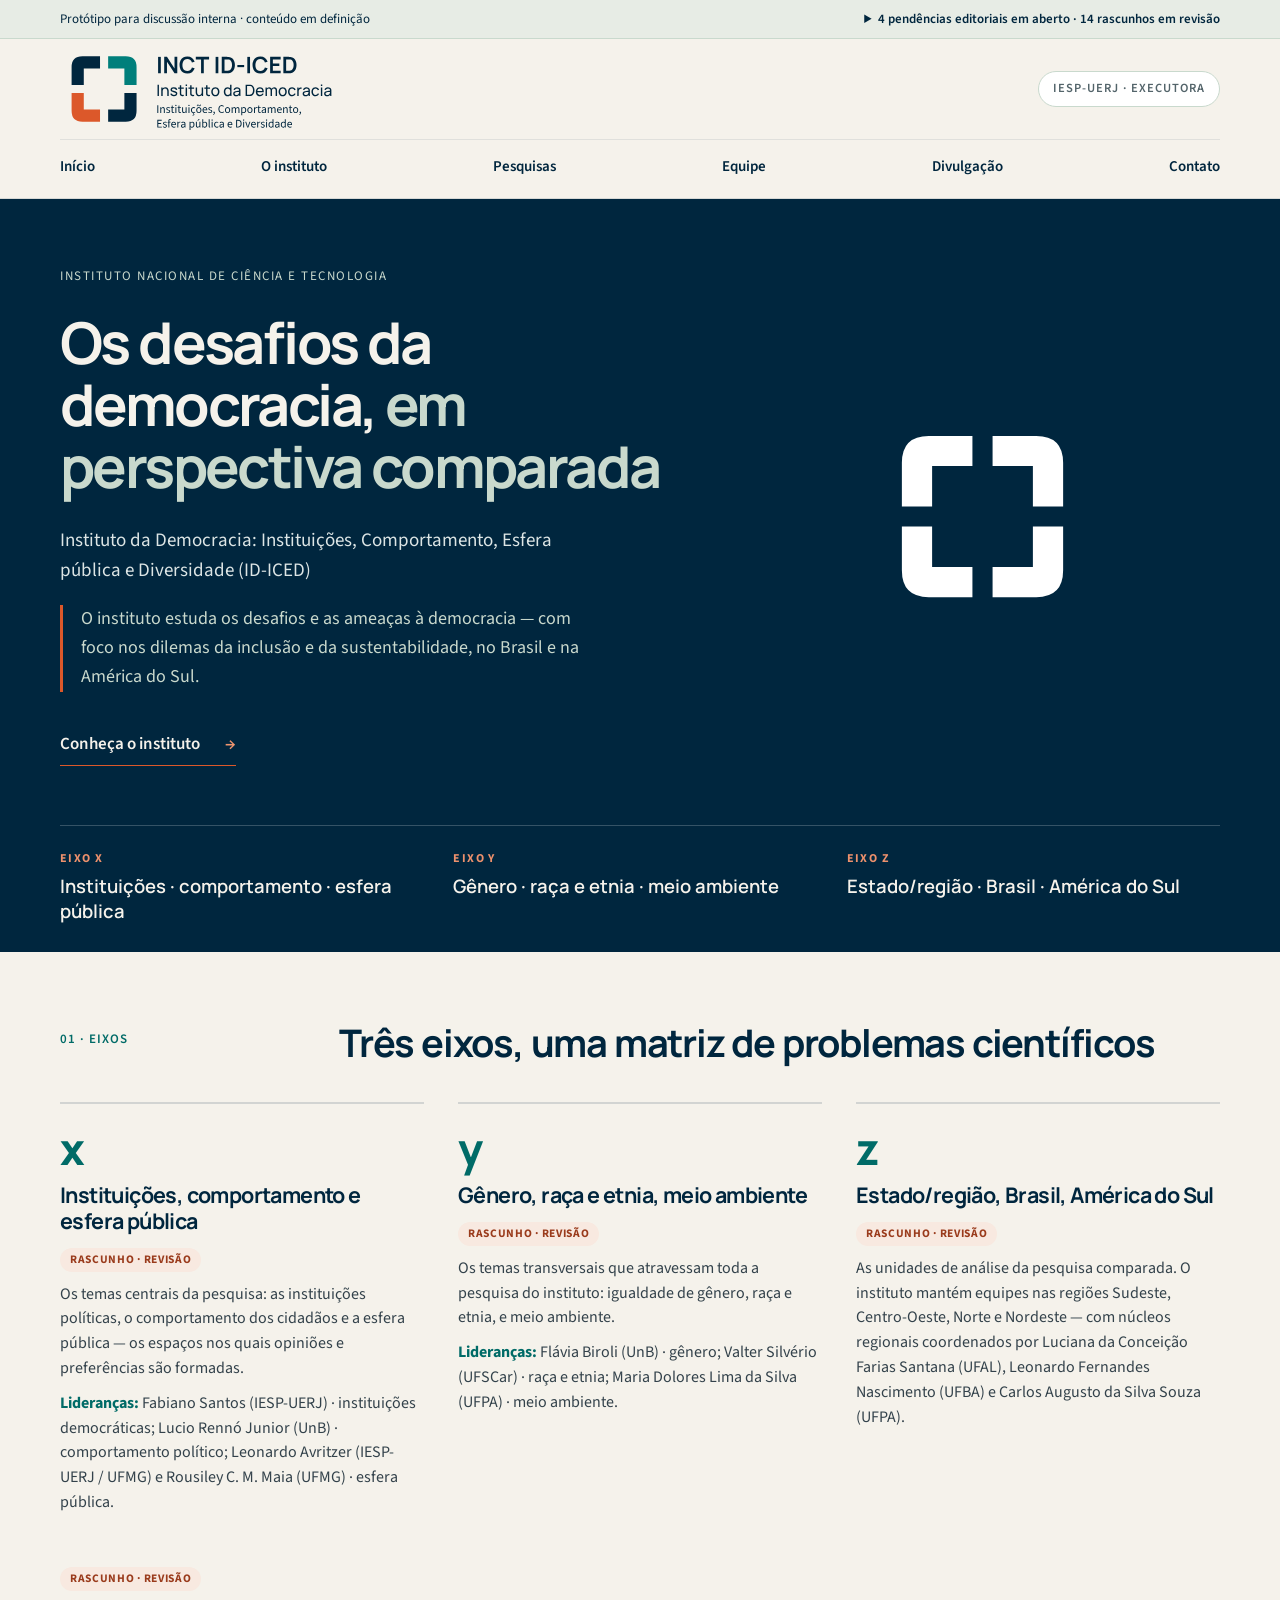
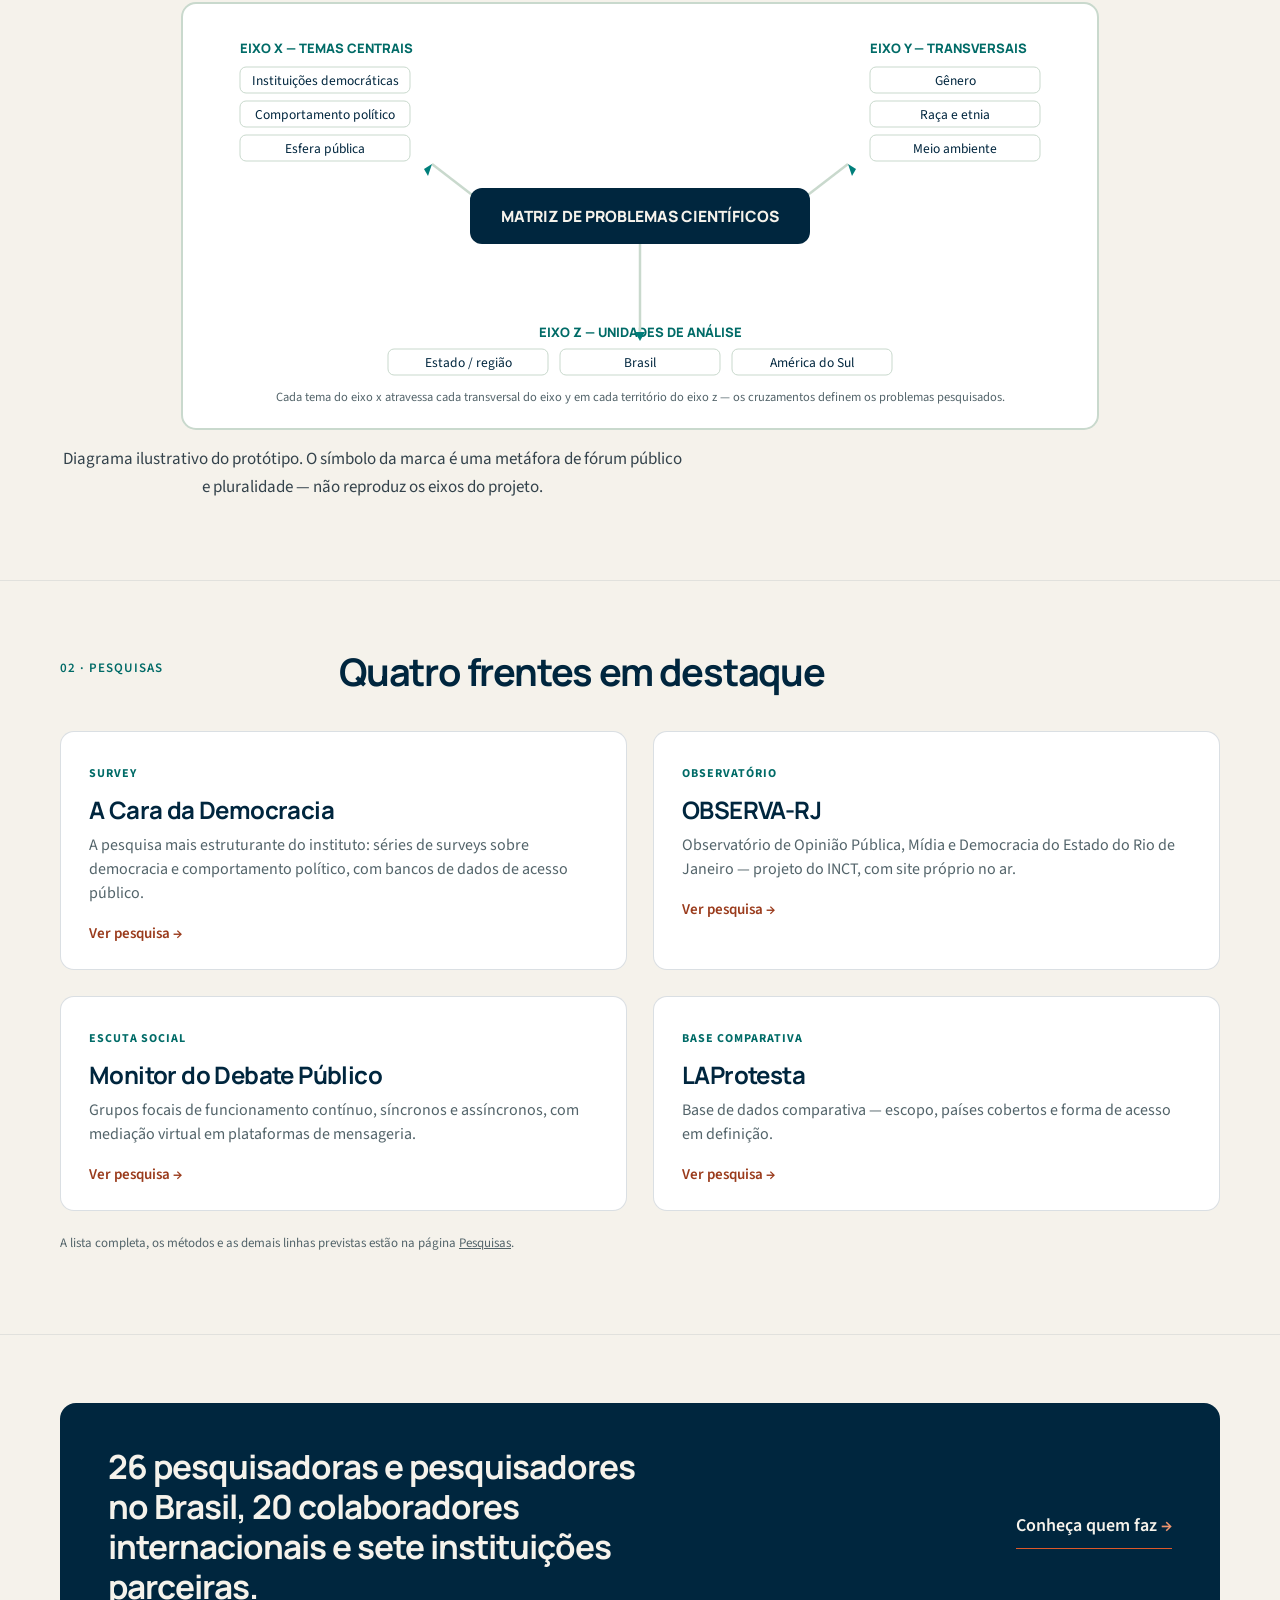
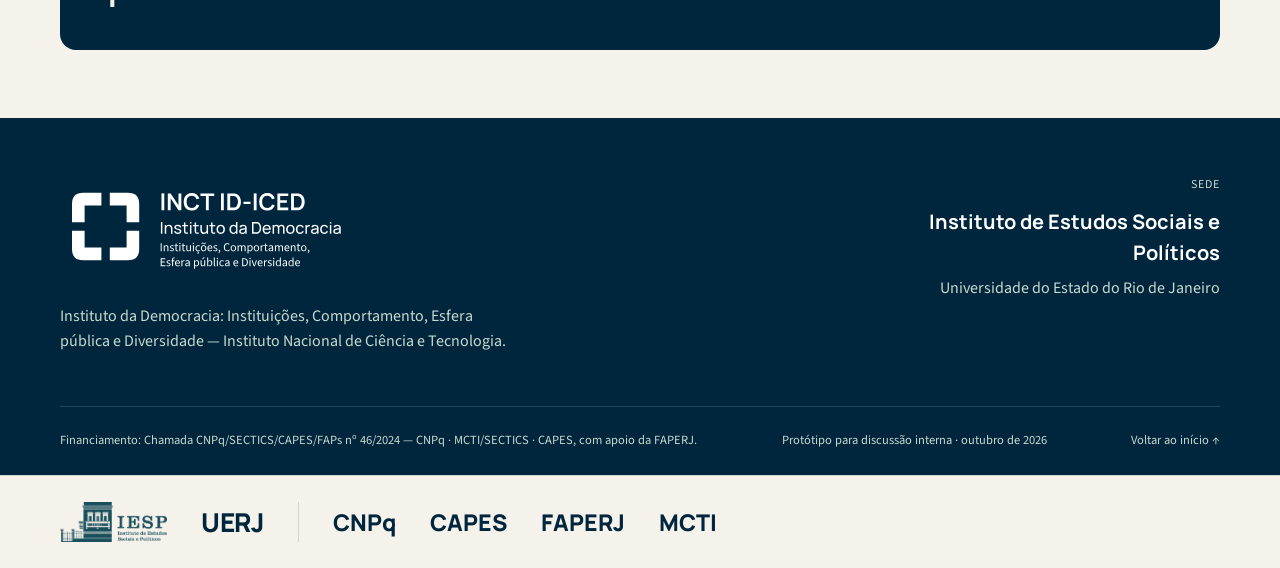
==== commit 376e0089: "Site multi-página: home + sobre/pesquisas/equipe/divulgação/contato; equipes completas com papéis no" ====
--- a/index.html
+++ b/index.html
@@ -4,8 +4,15 @@
 <meta charset="utf-8">
 <meta name="viewport" content="width=device-width,initial-scale=1">
 <meta name="robots" content="noindex,nofollow">
-<title>INCT ID-ICED — identidade e protótipo</title>
-<meta name="description" content="Instituto da Democracia: Instituições, Comportamento, Esfera pública e Diversidade (INCT ID-ICED). Instituto Nacional de Ciência e Tecnologia. Protótipo para discussão interna.">
+<meta property="og:title" content="INCT ID-ICED — Instituto da Democracia">
+<meta property="og:description" content="Instituto da Democracia: Instituições, Comportamento, Esfera pública e Diversidade. Instituto Nacional de Ciência e Tecnologia.">
+<meta property="og:url" content="https://feresjoao.github.io/inct-id-iced/">
+<meta property="og:image" content="https://feresjoao.github.io/inct-id-iced/assets/og-image.png">
+<meta property="og:type" content="website">
+<meta property="og:locale" content="pt_BR">
+<meta name="twitter:card" content="summary_large_image">
+<title>INCT ID-ICED — Instituto da Democracia</title>
+<meta name="description" content="Instituto da Democracia: Instituições, Comportamento, Esfera pública e Diversidade (INCT ID-ICED). Instituto Nacional de Ciência e Tecnologia.">
 <link rel="icon" type="image/svg+xml" href="assets/favicon_32.svg">
 <link rel="stylesheet" href="styles.css">
 <script src="app.js" defer></script>
@@ -17,31 +24,28 @@
   <div class="container">
     <span>Protótipo para discussão interna · conteúdo em definição</span>
     <details class="review">
-      <summary>4 pendências editoriais em aberto · 18 rascunhos em revisão</summary>
+      <summary>4 pendências editoriais em aberto · 14 rascunhos em revisão</summary>
       <div class="review-panel">
         <p>Itens para revisão da coordenação</p>
         <ol>
-          <li><a href="#pendencia-01">Apresentação</a></li>
-          <li><a href="#pendencia-02">Trajetória e números do INCT anterior</a></li>
+          <li><a href="sobre.html#pendencia-01">Apresentação</a></li>
+          <li><a href="sobre.html#pendencia-02">Trajetória e números do INCT anterior</a></li>
           <li><a href="#pendencia-03">Eixo x — instituições, comportamento e esfera pública</a></li>
           <li><a href="#pendencia-04">Eixo y — gênero, raça e etnia, meio ambiente</a></li>
           <li><a href="#pendencia-05">Eixo z — territórios e núcleos</a></li>
           <li><a href="#pendencia-06">Diagrama da matriz</a></li>
-          <li><a href="#pendencia-07">A Cara da Democracia</a></li>
-          <li><a href="#pendencia-08">OBSERVA-RJ</a></li>
-          <li><a href="#pendencia-09">Monitor do Debate Público</a></li>
-          <li><a href="#pendencia-10">LAProtesta</a></li>
-          <li><a href="#pendencia-11">Outras linhas previstas</a></li>
-          <li><a href="#pendencia-12">Métodos</a></li>
-          <li><a href="#pendencia-13">Coordenação</a></li>
-          <li><a href="#pendencia-14">Conselho Gestor</a></li>
-          <li><a href="#pendencia-15">Pesquisadoras e pesquisadores nacionais</a></li>
-          <li><a href="#pendencia-16">Colaboradores internacionais</a></li>
-          <li><a href="#pendencia-17">Instituições e laboratórios</a></li>
-          <li><a href="#pendencia-18">Divulgação</a></li>
-          <li><a href="#pendencia-19">Contato institucional</a></li>
-          <li><a href="#pendencia-20">Logos oficiais dos financiadores</a></li>
-          <li><a href="#pendencia-21">Domínio e publicação do site</a></li>
+          <li><a href="pesquisas.html#pendencia-07">A Cara da Democracia</a></li>
+          <li><a href="pesquisas.html#pendencia-08">OBSERVA-RJ</a></li>
+          <li><a href="pesquisas.html#pendencia-09">Monitor do Debate Público</a></li>
+          <li><a href="pesquisas.html#pendencia-10">LAProtesta</a></li>
+          <li><a href="pesquisas.html#pendencia-11">Outras linhas previstas</a></li>
+          <li><a href="pesquisas.html#pendencia-12">Métodos</a></li>
+          <li><a href="equipe.html#pendencia-13">Equipes — conferir grafias e vínculos</a></li>
+          <li><a href="sobre.html#pendencia-17">Instituições e laboratórios</a></li>
+          <li><a href="divulgacao.html#pendencia-18">Divulgação</a></li>
+          <li><a href="contato.html#pendencia-19">Contato institucional</a></li>
+          <li><a href="sobre.html#pendencia-20">Logos oficiais dos financiadores</a></li>
+          <li><a href="contato.html#pendencia-21">Domínio e publicação do site</a></li>
         </ol>
       </div>
     </details>
@@ -51,19 +55,17 @@
 <header class="header">
   <div class="container">
     <div class="masthead">
-      <a class="brand" href="#conteudo" aria-label="INCT ID-ICED — início"><img src="assets/id-iced_horizontal_cor.svg" alt="INCT ID-ICED" width="500" height="168"></a>
+      <a class="brand" href="index.html" aria-label="INCT ID-ICED — início"><img src="assets/id-iced_horizontal_cor.svg" alt="INCT ID-ICED" width="500" height="168"></a>
       <div class="endorsement"><span>IESP-UERJ · executora</span></div>
       <button class="menu-toggle" aria-expanded="false" aria-controls="nav">Menu</button>
     </div>
     <nav class="navigation" id="nav" aria-label="Seções do site">
-      <a href="#instituto">O instituto</a>
-      <a href="#eixos">Eixos</a>
-      <a href="#pesquisas">Pesquisas</a>
-      <a href="#metodos">Métodos</a>
-      <a href="#equipe">Equipe</a>
-      <a href="#instituicoes">Instituições</a>
-      <a href="#divulgacao">Divulgação</a>
-      <a href="#contato">Contato</a>
+      <a href="index.html" aria-current="page">Início</a>
+      <a href="sobre.html">O instituto</a>
+      <a href="pesquisas.html">Pesquisas</a>
+      <a href="equipe.html">Equipe</a>
+      <a href="divulgacao.html">Divulgação</a>
+      <a href="contato.html">Contato</a>
     </nav>
   </div>
 </header>
@@ -78,7 +80,7 @@
         <h1>Os desafios da democracia, <em>em perspectiva comparada</em></h1>
         <p class="full-name">Instituto da Democracia: Instituições, Comportamento, Esfera pública e Diversidade (ID-ICED)</p>
         <p class="hero-statement">O instituto estuda os desafios e as ameaças à democracia — com foco nos dilemas da inclusão e da sustentabilidade, no Brasil e na América do Sul.</p>
-        <a class="hero-link" href="#instituto">Conheça o instituto <span>→</span></a>
+        <a class="hero-link" href="sobre.html">Conheça o instituto <span>→</span></a>
       </div>
       <div class="hero-symbol">
         <img src="assets/id-iced_simbolo_negativa.svg" alt="" width="128" height="128">
@@ -92,32 +94,10 @@
   </div>
 </section>
 
-<section id="instituto" class="section section-instituto" aria-labelledby="titulo-instituto">
+<section id="eixos" class="section section-eixos" aria-labelledby="titulo-eixos">
   <div class="container">
     <div class="section-heading">
-      <span class="section-number">01</span>
-      <h2 id="titulo-instituto">Um instituto nacional para estudar a democracia</h2>
-    </div>
-    <div id="pendencia-01" class="conteudo-draft">
-      <span class="draft-chip">rascunho · revisão</span>
-      <p>O INCT ID-ICED é um Instituto Nacional de Ciência e Tecnologia selecionado na Chamada CNPq/SECTICS/CAPES/FAPs nº 46/2024, com sede no Instituto de Estudos Sociais e Políticos da Universidade do Estado do Rio de Janeiro (IESP-UERJ). O instituto estuda os desafios e as ameaças à democracia em perspectiva comparada, com foco nos dilemas da inclusão e da sustentabilidade — no Brasil, em seus estados e regiões, e em países da América do Sul.</p>
-      <p>A democracia atravessa uma crise mundial, confrontada por questionamentos profundos sobre sua capacidade de representar e administrar demandas de uma população crescentemente dividida em polos ideológicos, econômicos e culturais. Abordagens unidimensionais — que tomam o regime apenas como mecanismo eleitoral ou como processo deliberativo — não dão conta dos desafios contemporâneos. O instituto parte dos resultados do Instituto da Democracia e da Democratização da Comunicação (2017–2024) e os atualiza, abrindo a agenda de pesquisa para a igualdade de gênero, de raça e etnia, e o meio ambiente.</p>
-      <div class="callout">
-        <p>As teorias tradicionais da democracia — agregativa, deliberativa e participativa — têm sido insuficientes para explicar plenamente as crises recorrentes que os regimes democráticos enfrentam no século XXI. O instituto propõe um entendimento mais amplo dos processos que fragilizam e ameaçam a continuidade da democracia.</p>
-      </div>
-    </div>
-    <div id="pendencia-02" class="conteudo-draft">
-      <span class="draft-chip">rascunho · revisão</span>
-      <p>O instituto dá continuidade à trajetória do INCT IDDC — Instituto da Democracia e da Democratização da Comunicação (2017–2024). No período, a equipe produziu, entre outros resultados: <strong>177 artigos</strong> em periódicos, <strong>53 livros</strong> publicados ou organizados, <strong>202 capítulos</strong> de livros, <strong>504 textos</strong> em jornais e revistas, <strong>391 entrevistas, mesas redondas e comentários</strong> na mídia e <strong>7 bancos de dados públicos</strong> dos surveys A Cara da Democracia.</p>
-      <p><span class="draft-inline">(confirmar com a coordenação se os números do período anterior entram na versão pública)</span></p>
-    </div>
-  </div>
-</section>
-
-<section id="eixos" class="section section-eixos" aria-labelledby="titulo-eixos">
-  <div class="container">
-    <div class="section-heading">
-      <span class="section-number">02</span>
+      <span class="section-number">01 · Eixos</span>
       <h2 id="titulo-eixos">Três eixos, uma matriz de problemas científicos</h2>
     </div>
     <div class="axis-grid">
@@ -183,263 +163,47 @@
   </div>
 </section>
 
-<section id="pesquisas" class="section section-pesquisas" aria-labelledby="titulo-pesquisas">
+<section id="destaques" class="section section-destaques" aria-labelledby="titulo-destaques">
   <div class="container">
     <div class="section-heading">
-      <span class="section-number">03</span>
-      <h2 id="titulo-pesquisas">Pesquisas e produtos</h2>
-    </div>
-    <p class="editor-note">Pesquisas e produtos previstos na proposta do instituto; status de execução em definição.</p>
-    <div class="product-list" aria-label="Pesquisas e produtos">
-      <div><span>01</span><h3>A Cara da Democracia</h3></div>
-      <div><span>02</span><h3>OBSERVA-RJ</h3></div>
-      <div><span>03</span><h3>Monitor do Debate Público</h3></div>
-      <div><span>04</span><h3>LAProtesta</h3></div>
-    </div>
-    <div id="pendencia-07" class="conteudo-draft">
-      <span class="draft-chip">rascunho · revisão</span>
-      <p><strong>A Cara da Democracia</strong> é a pesquisa mais estruturante do instituto: uma série de surveys sobre democracia, opinião pública e comportamento político no Brasil, em ondas sucessivas, cujos bancos de dados são de acesso público. Os dados cobrem os temas do projeto e alimentam as análises comparadas dos três eixos.</p>
-    </div>
-    <div id="pendencia-08" class="conteudo-draft">
-      <span class="draft-chip">rascunho · revisão</span>
-      <p><strong>OBSERVA-RJ</strong> — Observatório de Opinião Pública, Mídia e Democracia do Estado do Rio de Janeiro — é projeto do INCT ID-ICED. O observatório ouve o estado de forma contínua, fora dos ciclos eleitorais e para além da capital, e transforma essa escuta em evidências úteis para o debate público e para a formulação de políticas. Site: <a href="https://observarj.net.br" rel="noopener">observarj.net.br</a>.</p>
-    </div>
-    <div id="pendencia-09" class="conteudo-draft">
-      <span class="draft-chip">rascunho · revisão</span>
-      <p><strong>Monitor do Debate Público (MDP)</strong> é a escuta social contínua do instituto, baseada na metodologia do Painel de Monitoramento de Tendências, desenvolvida pelo LEMEP (IESP-UERJ): recrutamento de participantes via internet para grupos focais de funcionamento contínuo — síncrono e assíncrono — no WhatsApp, mediação virtual e infraestrutura própria de coleta e divulgação de resultados. A metodologia foi usada em caráter experimental na eleição de 2022 e, desde 2023, integra o MDP.</p>
-    </div>
-    <div class="pending" id="pendencia-10">
-      <span class="pending-label">Conteúdo em definição</span>
-      <p><strong>LAProtesta</strong> — base de dados comparativa. A definir: escopo, países cobertos e forma de acesso.</p>
-    </div>
-    <div id="pendencia-11" class="conteudo-draft">
-      <span class="draft-chip">rascunho · revisão</span>
-      <p>Outras linhas e produtos previstos na proposta submetida — escopo, descrição e status em definição:</p>
-      <div class="tag-list" role="list">
-        <span role="listitem">Monitor da Extrema Direita Argentina</span>
-        <span role="listitem">Eleições e Mídia</span>
-        <span role="listitem">Pesquisa Pan-Africa</span>
-        <span role="listitem">Afro Sociedade Civil</span>
-        <span role="listitem">Política nas Redes</span>
-        <span role="listitem">Livro sobre ativismo digital</span>
-        <span role="listitem">Monitor de Plataformas</span>
-        <span role="listitem">Observatório dos Governos</span>
-        <span role="listitem">Democracia na América do Sul</span>
-        <span role="listitem">Projeto Meio Ambiente</span>
-        <span role="listitem">Projeto Legislativo</span>
-        <span role="listitem">Participação Política</span>
-        <span role="listitem">Ativistas feministas e antirracistas</span>
-        <span role="listitem">Construindo Capacidades</span>
-      </div>
-    </div>
-  </div>
-</section>
-
-<section id="metodos" class="section section-metodos" aria-labelledby="titulo-metodos">
-  <div class="container">
-    <div class="section-heading">
-      <span class="section-number">04</span>
-      <h2 id="titulo-metodos">Como o instituto pesquisa</h2>
-    </div>
-    <div class="method-grid">
-      <div>
-        <h3>Surveys estatísticos</h3>
-        <p>Produção de dados originais sobre opinião, valores e comportamento político — incluindo a série A Cara da Democracia.</p>
-      </div>
-      <div>
-        <h3>Grupos focais síncronos e assíncronos</h3>
-        <p>Escuta social contínua com mediação virtual em plataformas de mensageria.</p>
-      </div>
-      <div>
-        <h3>Processamento de Linguagem Natural</h3>
-        <p>Interpretação de conteúdos de comunicação em mídias e redes sociais, incluindo o estudo dos fluxos de desinformação.</p>
-      </div>
-      <div>
-        <h3>Etnografia digital e análise multimodal</h3>
-        <p>Análise de vídeo e de padrões visuais em plataformas digitais, contextualizada em narrativas socioantropológicas.</p>
-      </div>
-    </div>
-    <div id="pendencia-12" class="conteudo-draft">
-      <span class="draft-chip">rascunho · revisão</span>
-      <p>O instituto combina métodos e técnicas de produção de dados originais e de análise, em perspectiva epistemológica eclética — sem abrir mão da sistematicidade e do rigor — e promove amplo diálogo metodológico como parte integral do desenvolvimento dos trabalhos. A comparação internacional, rara na ciência política brasileira, é aplicada ao estudo das crises democráticas a partir da perspectiva de pesquisadores do Sul Global, integrando literaturas tradicionalmente pouco conectadas.</p>
-    </div>
-  </div>
-</section>
-
-<section id="equipe" class="section section-equipe" aria-labelledby="titulo-equipe">
-  <div class="container">
-    <div class="section-heading">
-      <span class="section-number">05</span>
-      <h2 id="titulo-equipe">Quem faz</h2>
-    </div>
-    <p class="editor-note">Listas em ordem alfabética pelo nome completo. Nomes e vínculos conforme a proposta do instituto — em revisão.</p>
-    <div class="team-grid">
-      <article>
-        <h3>Coordenação</h3>
-        <div id="pendencia-13" class="conteudo-draft">
-          <span class="draft-chip">rascunho · revisão</span>
-          <ul class="team-list">
-            <li><strong>João Feres Júnior</strong><span>IESP-UERJ · Coordenador</span></li>
-            <li><strong>Lucio Remuzat Rennó Junior</strong><span>UnB · Vice-coordenador</span></li>
-          </ul>
-        </div>
-      </article>
-      <article>
-        <h3>Conselho Gestor</h3>
-        <div id="pendencia-14" class="conteudo-draft">
-          <span class="draft-chip">rascunho · revisão</span>
-          <p class="leads">O Conselho Gestor segue a composição das lideranças dos três eixos e é presidido pela coordenação do instituto. Reúne-se mensalmente, com uma reunião anual dedicada à prestação de contas.</p>
-          <ul class="team-list">
-            <li><strong>Carlos Augusto da Silva Souza</strong><span>UFPA</span></li>
-            <li><strong>Fabiano Santos</strong><span>IESP-UERJ</span></li>
-            <li><strong>Flávia Biroli</strong><span>UnB</span></li>
-            <li><strong>Leonardo Avritzer</strong><span>UFMG</span></li>
-            <li><strong>Leonardo Fernandes Nascimento</strong><span>UFBA</span></li>
-            <li><strong>Luciana da Conceição Farias Santana</strong><span>UFAL</span></li>
-            <li><strong>Maria Dolores Lima da Silva</strong><span>UFPA</span></li>
-            <li><strong>Rousiley C. M. Maia</strong><span>UFMG</span></li>
-            <li><strong>Valter Silvério</strong><span>UFSCar</span></li>
-          </ul>
-        </div>
-      </article>
-      <article>
-        <h3>Pesquisadoras e pesquisadores</h3>
-        <div id="pendencia-15" class="conteudo-draft">
-          <span class="draft-chip">rascunho · revisão</span>
-          <ul class="team-list cols">
-            <li><strong>Bruno Schaefer</strong><span>IESP-UERJ</span></li>
-            <li><strong>Danusa Marques</strong><span>UnB</span></li>
-            <li><strong>Eduardo Moreira</strong><span>UFMG</span></li>
-            <li><strong>Eric Brasil Nepomuceno</strong><span>UNILAB</span></li>
-            <li><strong>Fernando Meireles</strong><span>IESP-UERJ</span></li>
-            <li><strong>Kelly Cristina Costa Soares</strong><span>UFCG</span></li>
-            <li><strong>Letícia Maria Costa da Nóbrega Cesarino</strong><span>UFSC</span></li>
-            <li><strong>Marisa Von Bülow</strong><span>UnB</span></li>
-            <li><strong>Monalisa Lima Torres</strong><span>UFC · UECE</span></li>
-            <li><strong>Naiara Sandi de Almeida Alcantara</strong><span>UFPA</span></li>
-            <li><strong>Oswaldo Martins Estanislau do Amaral</strong><span>Unicamp</span></li>
-            <li><strong>Priscila Delgado de Carvalho</strong><span>UFRRJ</span></li>
-            <li><strong>Rodrigo Dolandeli dos Santos</strong><span>UFPA</span></li>
-            <li><strong>Thiago Moreira da Silva</strong><span>UFMG</span></li>
-            <li><strong>Vitor Lacerda Vasquez</strong><span>UESC · UFPI</span></li>
-          </ul>
-        </div>
-      </article>
-      <article>
-        <h3>Colaboradores internacionais</h3>
-        <div id="pendencia-16" class="conteudo-draft">
-          <span class="draft-chip">rascunho · revisão</span>
-          <p class="leads">Pesquisadoras e pesquisadores em universidades da América do Sul, dos EUA, da Europa e da Ásia — especialistas nos temas da crise da democracia que participam das análises comparadas e intensificam a interlocução internacional da equipe brasileira.</p>
-          <ul class="team-list cols">
-            <li><strong>Amy Erica Smith</strong><span>Iowa State University</span></li>
-            <li><strong>Ana Natalucci</strong><span>Universidad de Buenos Aires</span></li>
-            <li><strong>Aníbal Pérez-Liñán</strong><span>University of Notre Dame</span></li>
-            <li><strong>Ariana Britto</strong><span>J-PAL América Latina</span></li>
-            <li><strong>Augustin Holl</strong><span>Xiamen University</span></li>
-            <li><strong>Cas Mudde</strong><span>University of Georgia</span></li>
-            <li><strong>Cristóbal Rovira Kaltwasser</strong><span>PUC-Chile</span></li>
-            <li><strong>Enrique Peruzzotti</strong><span>Universidad Torcuato Di Tella</span></li>
-            <li><strong>Gabriel Alejandro Vommaro</strong><span>Universidad de San Martín</span></li>
-            <li><strong>Hernando Rojas</strong><span>University of Wisconsin-Madison</span></li>
-            <li><strong>José Manuel Robles Morales</strong><span>Universidad Complutense de Madrid</span></li>
-            <li><strong>Laura Wills Otero</strong><span>Universidad de los Andes</span></li>
-            <li><strong>Manuel Antonio Garretón</strong><span>Universidad de Chile</span></li>
-            <li><strong>Marco Damiani</strong><span>Università degli Studi di Perugia</span></li>
-            <li><strong>Mariana Caminotti</strong><span>UNSAM · Univ. Nac. de Rosario</span></li>
-            <li><strong>Rocío Annunziata</strong><span>UNSAM · CONICET</span></li>
-            <li><strong>Stéphanie Rousseau</strong><span>Pontificia Universidad Católica del Perú</span></li>
-            <li><strong>Victoria Murillo</strong><span>Columbia University</span></li>
-            <li><strong>Yan Zhou</strong><span>Tsinghua University</span></li>
-            <li><strong>Yves Sintomer</strong><span>Université Paris 8</span></li>
-          </ul>
-        </div>
-      </article>
-    </div>
-  </div>
-</section>
-
-<section id="instituicoes" class="section section-instituicoes" aria-labelledby="titulo-instituicoes">
-  <div class="container">
-    <div class="section-heading">
-      <span class="section-number">06</span>
-      <h2 id="titulo-instituicoes">A rede do instituto</h2>
-    </div>
-    <div id="pendencia-17" class="conteudo-draft">
-      <span class="draft-chip">rascunho · revisão</span>
-      <div class="institution-list">
-        <article>
-          <h3>Executora e sede</h3>
-          <p>Universidade do Estado do Rio de Janeiro (UERJ) — Instituto de Estudos Sociais e Políticos (IESP-UERJ), Rio de Janeiro (RJ). Campus próprio, com infraestrutura de pesquisa, formação e eventos.</p>
-        </article>
-        <article>
-          <h3>Colaboradoras nacionais</h3>
-          <ul class="team-list">
-            <li><strong>Universidade de Brasília</strong><span>UnB</span></li>
-            <li><strong>Universidade Federal da Bahia</strong><span>UFBA</span></li>
-            <li><strong>Universidade Federal do Pará</strong><span>UFPA</span></li>
-            <li><strong>Universidade Federal de São Carlos</strong><span>UFSCar</span></li>
-            <li><strong>Universidade Federal de Alagoas</strong><span>UFAL</span></li>
-            <li><strong>Universidade Federal de Minas Gerais</strong><span>UFMG</span></li>
-            <li><strong>Centro de Estudos de Opinião Pública</strong><span>—</span></li>
-          </ul>
-        </article>
-        <article>
-          <h3>Estruturas de pesquisa</h3>
-          <ul class="team-list">
-            <li><strong>LEMEP</strong><span>Laboratório de Estudos da Mídia e Esfera Pública · IESP-UERJ</span></li>
-            <li><strong>OLB</strong><span>Ranking de ativismo legislativo · IESP-UERJ</span></li>
-            <li><strong>LABHDUFBA</strong><span>Laboratório de Humanidades Digitais · UFBA</span></li>
-            <li><strong>LEGAL</strong><span>Laboratório de Estudos Geopolíticos da Amazônia Legal</span></li>
-          </ul>
-        </article>
-      </div>
-    </div>
-  </div>
-</section>
-
-<section id="divulgacao" class="section section-divulgacao" aria-labelledby="titulo-divulgacao">
-  <div class="container">
-    <div class="section-heading">
-      <span class="section-number">07</span>
-      <h2 id="titulo-divulgacao">Como o instituto se comunica</h2>
-    </div>
-    <div class="product-list" aria-label="Canais de divulgação">
-      <div><span>01</span><h3>Newsletter mensal</h3></div>
-      <div><span>02</span><h3>Boletins trimestrais</h3></div>
-      <div><span>03</span><h3>Site e blog</h3></div>
-      <div><span>04</span><h3>Redes sociais</h3></div>
-      <div><span>05</span><h3>Inserções na mídia</h3></div>
-      <div><span>06</span><h3>Vídeos, webinários e podcasts</h3></div>
-      <div><span>07</span><h3>Eventos públicos</h3></div>
-      <div><span>08</span><h3>Materiais didáticos</h3></div>
-      <div><span>09</span><h3>Parcerias estratégicas</h3></div>
-    </div>
-    <div id="pendencia-18" class="conteudo-draft">
-      <span class="draft-chip">rascunho · revisão</span>
-      <p>O plano de divulgação científica alcança públicos especializados e gerais por múltiplas plataformas e formatos: newsletter digital mensal e boletins impressos trimestrais; site com notícias, artigos, eventos e recursos multimídia, incluindo blog de textos de pesquisadoras, pesquisadores e bolsistas; perfis em Facebook, X, Instagram e LinkedIn; assessoria de imprensa com releases e notas; participação de pesquisadores em rádio, TV, podcasts e artigos de opinião; vídeos educativos, webinários e podcasts; seminários, workshops e palestras presenciais e online; infográficos, cartilhas e e-books; e parcerias com escolas, universidades e ONGs.</p>
-    </div>
-    <p class="editor-note">Canais previstos no plano de divulgação científica da proposta; perfis oficiais em definição.</p>
-  </div>
-</section>
-
-<section id="contato" class="section section-contato" aria-labelledby="titulo-contato">
-  <div class="container">
-    <div class="section-heading">
-      <span class="section-number">08</span>
-      <h2 id="titulo-contato">Contato</h2>
-    </div>
-    <div id="pendencia-19" class="conteudo-draft">
-      <span class="draft-chip">rascunho · revisão</span>
-      <p>Coordenação: <strong>João Feres Júnior</strong> — <a href="mailto:jferes@iesp.uerj.br">jferes@iesp.uerj.br</a></p>
-      <p>Sede: IESP-UERJ · Rua da Matriz, 82 — Botafogo, Rio de Janeiro — RJ</p>
-    </div>
-    <div class="pending">
-      <span class="pending-label">Em definição</span>
-      <p>E-mail institucional dedicado do INCT e perfis oficiais nas redes sociais.</p>
-    </div>
-    <div class="pending" id="pendencia-21">
-      <span class="pending-label">Decisão em aberto</span>
-      <p>Publicação do site: domínio e hospedagem a definir.</p>
+      <span class="section-number">02 · Pesquisas</span>
+      <h2 id="titulo-destaques">Quatro frentes em destaque</h2>
+    </div>
+    <div class="card-grid">
+      <a class="card" href="pesquisas.html#pendencia-07">
+        <span class="card-tag">Survey</span>
+        <h3>A Cara da Democracia</h3>
+        <p>A pesquisa mais estruturante do instituto: séries de surveys sobre democracia e comportamento político, com bancos de dados de acesso público.</p>
+        <span class="card-link">Ver pesquisa →</span>
+      </a>
+      <a class="card" href="pesquisas.html#pendencia-08">
+        <span class="card-tag">Observatório</span>
+        <h3>OBSERVA-RJ</h3>
+        <p>Observatório de Opinião Pública, Mídia e Democracia do Estado do Rio de Janeiro — projeto do INCT, com site próprio no ar.</p>
+        <span class="card-link">Ver pesquisa →</span>
+      </a>
+      <a class="card" href="pesquisas.html#pendencia-09">
+        <span class="card-tag">Escuta social</span>
+        <h3>Monitor do Debate Público</h3>
+        <p>Grupos focais de funcionamento contínuo, síncronos e assíncronos, com mediação virtual em plataformas de mensageria.</p>
+        <span class="card-link">Ver pesquisa →</span>
+      </a>
+      <a class="card" href="pesquisas.html#pendencia-10">
+        <span class="card-tag">Base comparativa</span>
+        <h3>LAProtesta</h3>
+        <p>Base de dados comparativa — escopo, países cobertos e forma de acesso em definição.</p>
+        <span class="card-link">Ver pesquisa →</span>
+      </a>
+    </div>
+    <p class="editor-note" style="margin-top:22px">A lista completa, os métodos e as demais linhas previstas estão na página <a href="pesquisas.html">Pesquisas</a>.</p>
+  </div>
+</section>
+
+<section class="section" aria-label="Convite">
+  <div class="container">
+    <div class="cta">
+      <strong>26 pesquisadoras e pesquisadores no Brasil, 20 colaboradores internacionais e sete instituições parceiras.</strong>
+      <a href="equipe.html">Conheça quem faz <span>→</span></a>
     </div>
   </div>
 </section>
@@ -458,10 +222,6 @@
         <strong>Instituto de Estudos Sociais e Políticos</strong>
         <p>Universidade do Estado do Rio de Janeiro</p>
       </div>
-    </div>
-    <div class="pending" id="pendencia-20">
-      <span class="pending-label">Aguardando arquivos</span>
-      <p>Logos oficiais dos financiadores — CNPq, CAPES, FAPERJ e MCTI — para a faixa de coassinatura.</p>
     </div>
     <div class="footer-bottom">
       <span>Financiamento: Chamada CNPq/SECTICS/CAPES/FAPs nº 46/2024 — CNPq · MCTI/SECTICS · CAPES, com apoio da FAPERJ.</span>
--- a/styles.css
+++ b/styles.css
@@ -131,6 +131,24 @@
 .chip-uerj{font-family:var(--heading);font-weight:800;font-size:26px;letter-spacing:-.01em;color:#00263E;line-height:1;align-self:center}
 .faixa-divisor{width:1px;height:40px;background:#C9D9CD}
 .chip-fina{font-family:var(--heading);font-weight:800;font-size:23px;letter-spacing:0;color:#00263E;line-height:1;align-self:center}
+
+/* páginas internas */
+.page-hero{background:var(--navy);color:var(--paper);padding:54px 0 58px}
+.page-hero .crumb{display:block;font-size:12.5px;letter-spacing:1.4px;text-transform:uppercase;color:var(--sage);margin-bottom:14px;font-weight:700}
+.page-hero h1{font-size:clamp(34px,3.6vw,50px);letter-spacing:-1.8px;line-height:1.1;max-width:760px;margin:0 0 16px}
+.page-hero p{max-width:640px;color:#dce5e5;font-size:18px;line-height:1.6;margin:0}
+.card-grid{display:grid;grid-template-columns:repeat(2,1fr);gap:26px;margin-top:8px}
+.card{display:block;text-decoration:none;border:1px solid #00263e25;border-radius:14px;padding:26px 28px 22px;background:#fff;transition:border-color .15s}
+.card:hover{border-color:var(--teal-ink)}
+.card .card-tag{font-size:12px;font-weight:700;letter-spacing:1px;text-transform:uppercase;color:var(--teal-ink)}
+.card h3{font-size:24px;margin:10px 0 8px}
+.card p{font-size:16px;color:var(--gray);line-height:1.5;margin:0 0 14px}
+.card .card-link{font-size:15px;font-weight:600;color:var(--orange-ink)}
+.cta{background:var(--navy);color:var(--paper);border-radius:16px;padding:44px 48px;display:flex;justify-content:space-between;align-items:center;gap:30px;flex-wrap:wrap}
+.cta strong{font-family:var(--heading);font-size:clamp(24px,2.6vw,34px);letter-spacing:-1px;display:block;max-width:560px;line-height:1.2}
+.cta a{border-bottom:1px solid var(--orange);text-decoration:none;padding:8px 0;font-weight:600;color:var(--paper)}
+.cta a span{color:#ef956f}
+@media(max-width:720px){.page-hero{padding:36px 0 40px}.page-hero h1{font-size:30px}.card-grid{grid-template-columns:1fr}.cta{padding:30px 24px}}
 
 /* responsivo */
 @media(max-width:1000px){
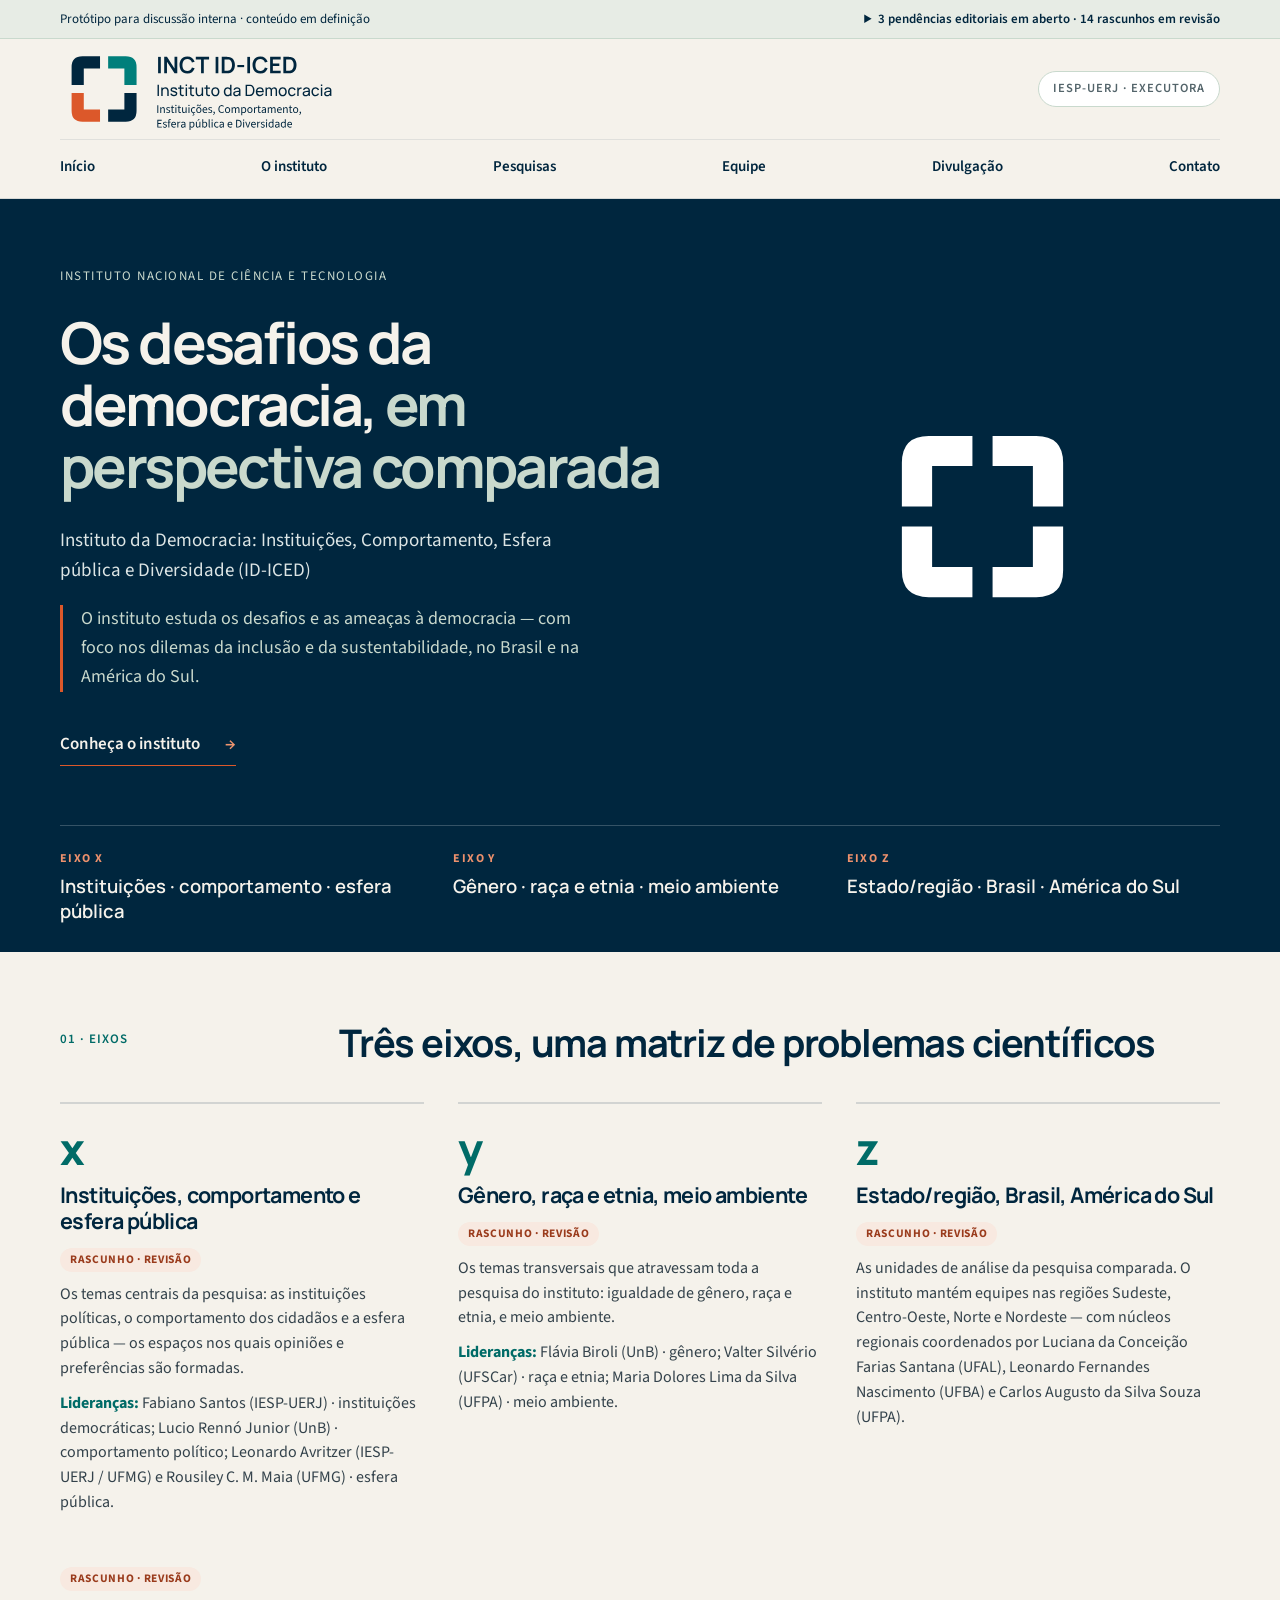
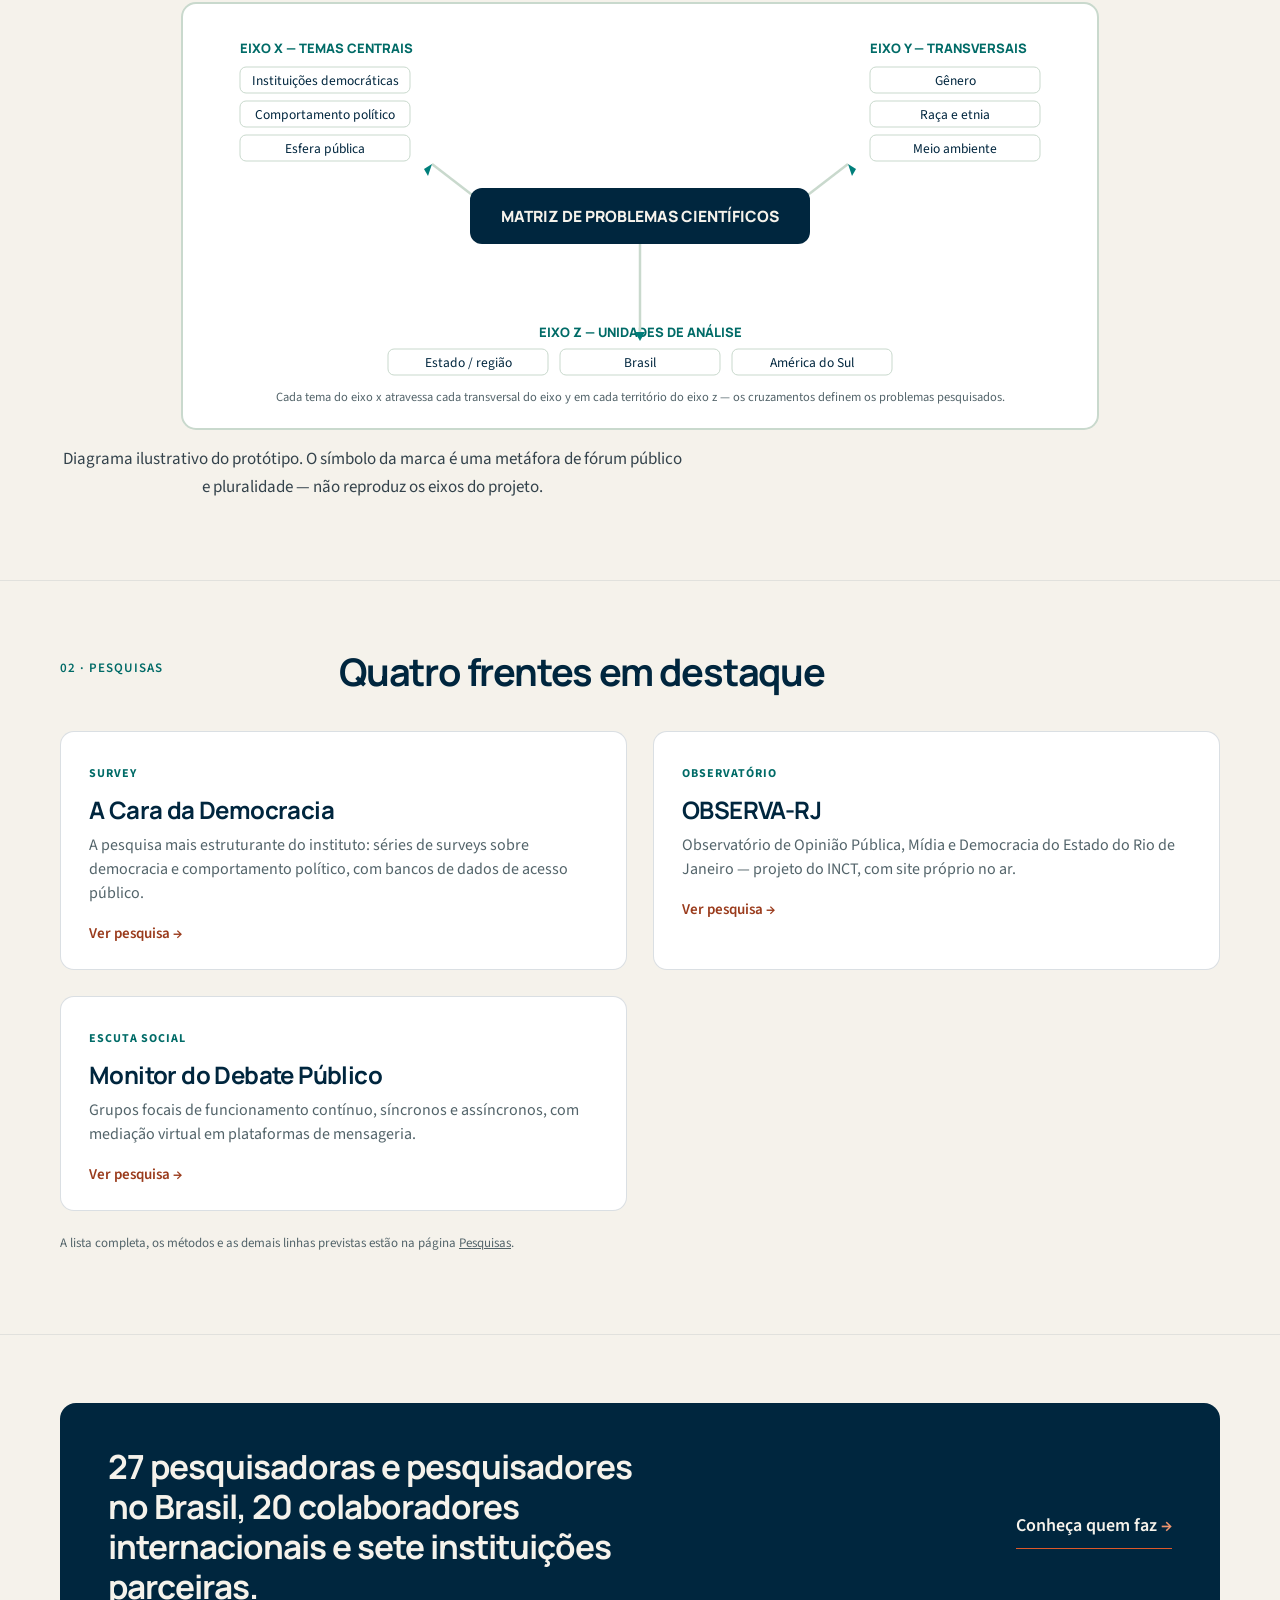
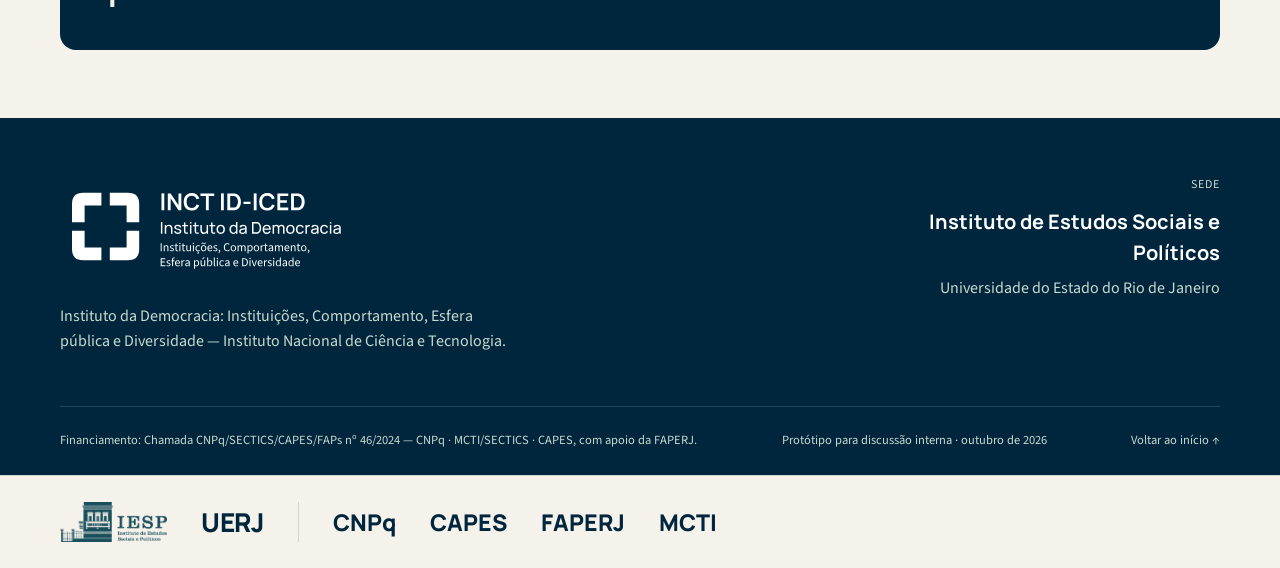
==== commit 1825b204: "Equipe: +Carolina Almeida de Paula (IESP-UERJ/LEMEP); LAProtesta removido do site" ====
--- a/index.html
+++ b/index.html
@@ -24,7 +24,7 @@
   <div class="container">
     <span>Protótipo para discussão interna · conteúdo em definição</span>
     <details class="review">
-      <summary>4 pendências editoriais em aberto · 14 rascunhos em revisão</summary>
+      <summary>3 pendências editoriais em aberto · 14 rascunhos em revisão</summary>
       <div class="review-panel">
         <p>Itens para revisão da coordenação</p>
         <ol>
@@ -37,7 +37,6 @@
           <li><a href="pesquisas.html#pendencia-07">A Cara da Democracia</a></li>
           <li><a href="pesquisas.html#pendencia-08">OBSERVA-RJ</a></li>
           <li><a href="pesquisas.html#pendencia-09">Monitor do Debate Público</a></li>
-          <li><a href="pesquisas.html#pendencia-10">LAProtesta</a></li>
           <li><a href="pesquisas.html#pendencia-11">Outras linhas previstas</a></li>
           <li><a href="pesquisas.html#pendencia-12">Métodos</a></li>
           <li><a href="equipe.html#pendencia-13">Equipes — conferir grafias e vínculos</a></li>
@@ -188,12 +187,6 @@
         <p>Grupos focais de funcionamento contínuo, síncronos e assíncronos, com mediação virtual em plataformas de mensageria.</p>
         <span class="card-link">Ver pesquisa →</span>
       </a>
-      <a class="card" href="pesquisas.html#pendencia-10">
-        <span class="card-tag">Base comparativa</span>
-        <h3>LAProtesta</h3>
-        <p>Base de dados comparativa — escopo, países cobertos e forma de acesso em definição.</p>
-        <span class="card-link">Ver pesquisa →</span>
-      </a>
     </div>
     <p class="editor-note" style="margin-top:22px">A lista completa, os métodos e as demais linhas previstas estão na página <a href="pesquisas.html">Pesquisas</a>.</p>
   </div>
@@ -202,7 +195,7 @@
 <section class="section" aria-label="Convite">
   <div class="container">
     <div class="cta">
-      <strong>26 pesquisadoras e pesquisadores no Brasil, 20 colaboradores internacionais e sete instituições parceiras.</strong>
+      <strong>27 pesquisadoras e pesquisadores no Brasil, 20 colaboradores internacionais e sete instituições parceiras.</strong>
       <a href="equipe.html">Conheça quem faz <span>→</span></a>
     </div>
   </div>
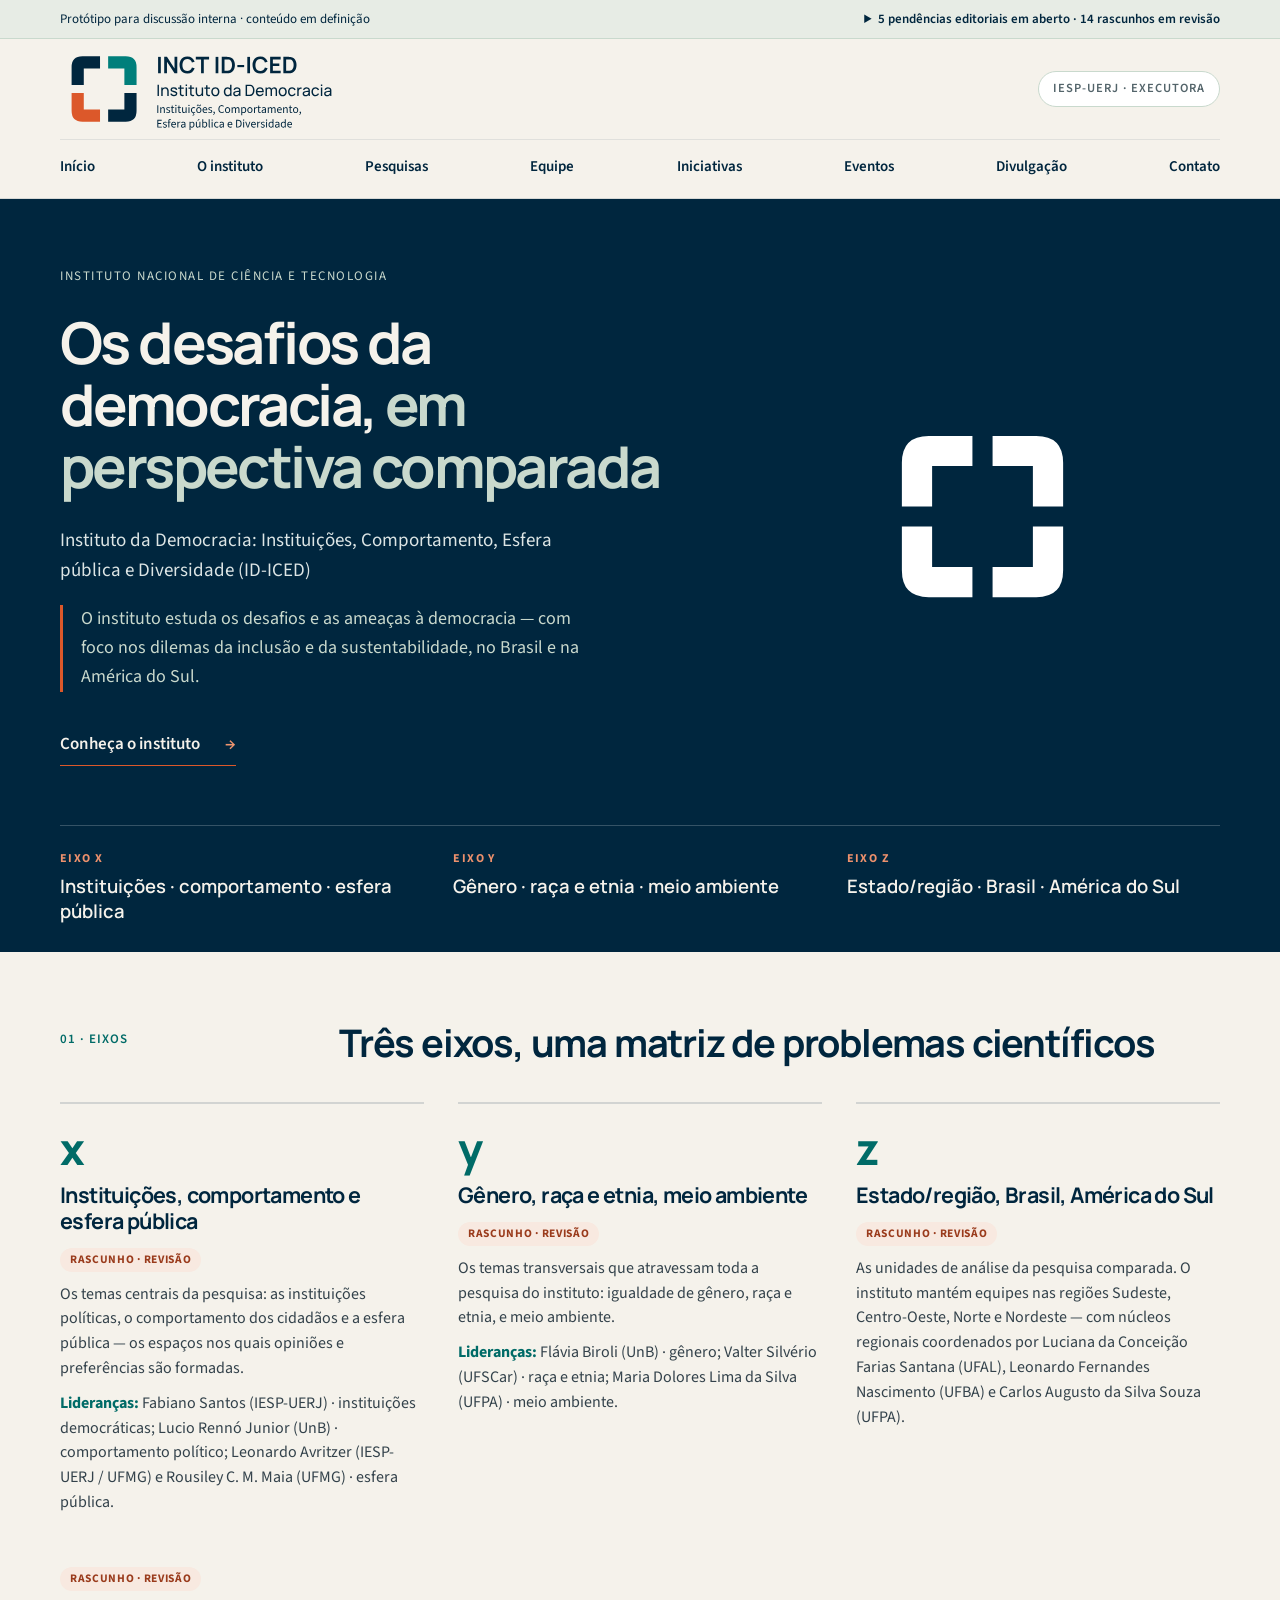
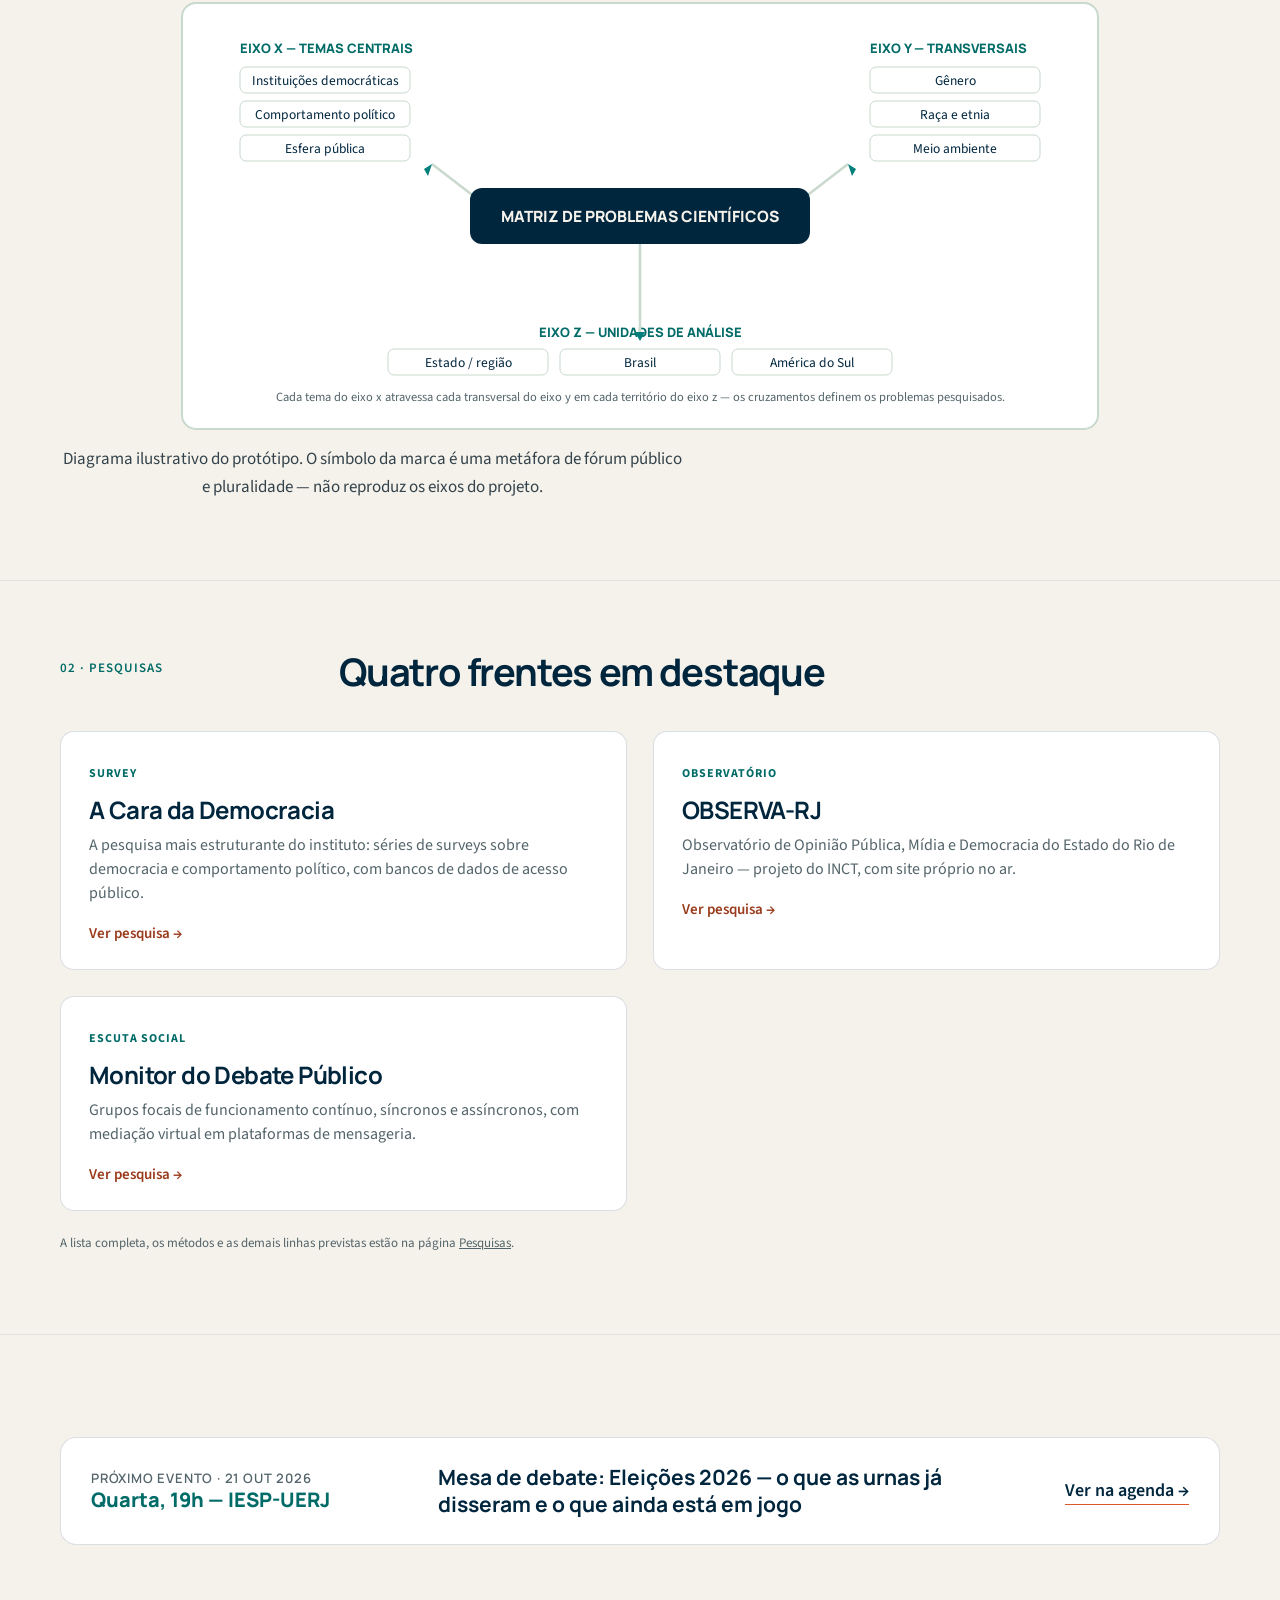
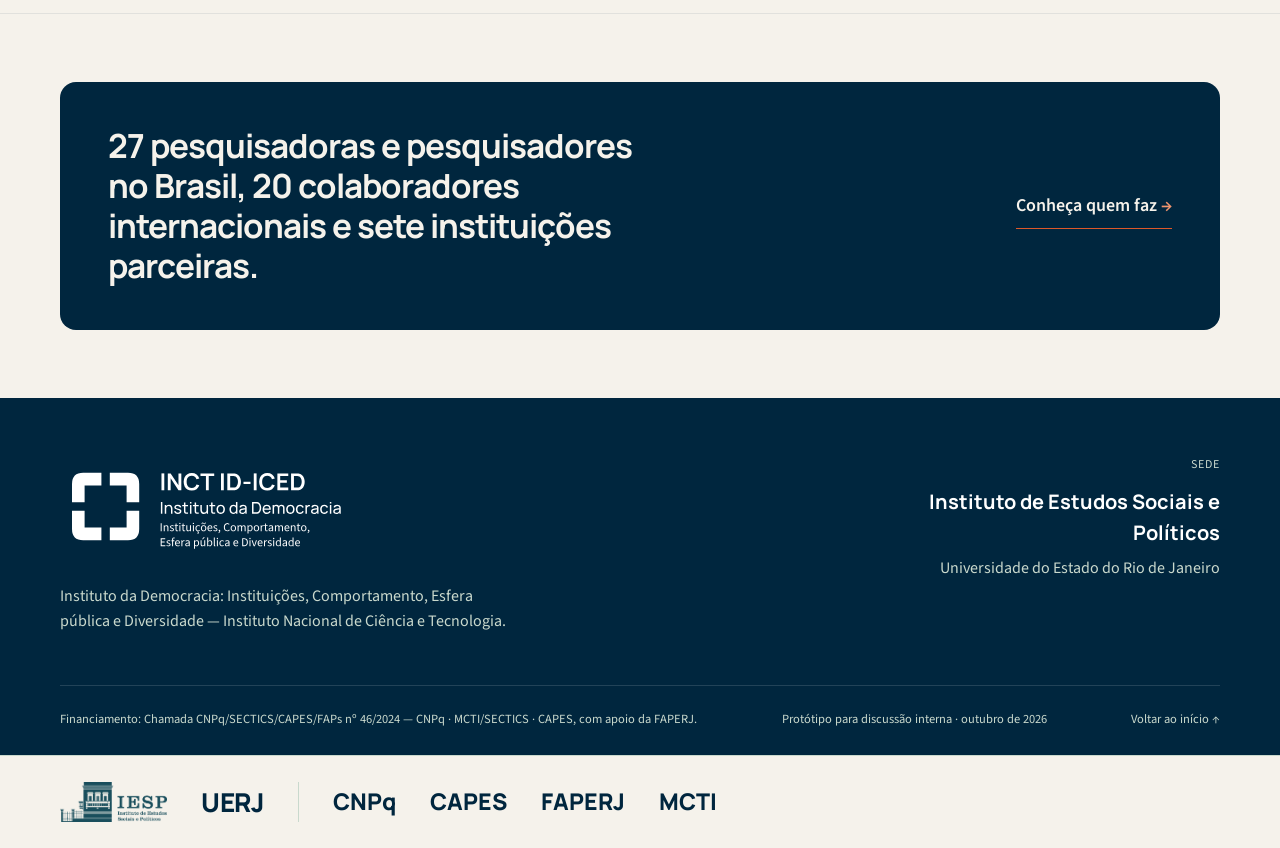
==== commit cb45066e: "Páginas Iniciativas e Eventos: DONE + Observa-RJ linkadas; agenda com mesa de 21/10 + .ics; banner d" ====
--- a/index.html
+++ b/index.html
@@ -24,7 +24,7 @@
   <div class="container">
     <span>Protótipo para discussão interna · conteúdo em definição</span>
     <details class="review">
-      <summary>3 pendências editoriais em aberto · 14 rascunhos em revisão</summary>
+      <summary>5 pendências editoriais em aberto · 14 rascunhos em revisão</summary>
       <div class="review-panel">
         <p>Itens para revisão da coordenação</p>
         <ol>
@@ -40,6 +40,8 @@
           <li><a href="pesquisas.html#pendencia-11">Outras linhas previstas</a></li>
           <li><a href="pesquisas.html#pendencia-12">Métodos</a></li>
           <li><a href="equipe.html#pendencia-13">Equipes — conferir grafias e vínculos</a></li>
+          <li><a href="iniciativas.html#pendencia-22">Iniciativas passadas a listar</a></li>
+          <li><a href="eventos.html#pendencia-23">Eventos realizados a listar</a></li>
           <li><a href="sobre.html#pendencia-17">Instituições e laboratórios</a></li>
           <li><a href="divulgacao.html#pendencia-18">Divulgação</a></li>
           <li><a href="contato.html#pendencia-19">Contato institucional</a></li>
@@ -63,6 +65,8 @@
       <a href="sobre.html">O instituto</a>
       <a href="pesquisas.html">Pesquisas</a>
       <a href="equipe.html">Equipe</a>
+      <a href="iniciativas.html">Iniciativas</a>
+      <a href="eventos.html">Eventos</a>
       <a href="divulgacao.html">Divulgação</a>
       <a href="contato.html">Contato</a>
     </nav>
@@ -192,6 +196,16 @@
   </div>
 </section>
 
+<section class="section" aria-label="Próximo evento">
+  <div class="container">
+    <div class="banner-evento">
+      <div class="quando"><small>Próximo evento · 21 out 2026</small>Quarta, 19h — IESP-UERJ</div>
+      <strong class="t">Mesa de debate: Eleições 2026 — o que as urnas já disseram e o que ainda está em jogo</strong>
+      <a href="eventos.html#evento-eleicoes-2026">Ver na agenda →</a>
+    </div>
+  </div>
+</section>
+
 <section class="section" aria-label="Convite">
   <div class="container">
     <div class="cta">
--- a/styles.css
+++ b/styles.css
@@ -131,6 +131,30 @@
 .chip-uerj{font-family:var(--heading);font-weight:800;font-size:26px;letter-spacing:-.01em;color:#00263E;line-height:1;align-self:center}
 .faixa-divisor{width:1px;height:40px;background:#C9D9CD}
 .chip-fina{font-family:var(--heading);font-weight:800;font-size:23px;letter-spacing:0;color:#00263E;line-height:1;align-self:center}
+
+/* agenda de eventos */
+.event{display:grid;grid-template-columns:130px 1fr;gap:28px;border-top:2px solid #00263e25;padding:30px 0}
+.event:first-of-type{border-top:none;padding-top:6px}
+.event-date{font-family:var(--heading);color:var(--teal-ink);line-height:1}
+.event-date .dia{font-size:46px;font-weight:800;display:block}
+.event-date .mes{font-size:15px;font-weight:700;letter-spacing:2px;text-transform:uppercase;display:block;margin-top:4px}
+.event-date .ano{font-size:13px;color:var(--gray);display:block;margin-top:3px}
+.event-body h3{font-size:24px;margin:0 0 8px}
+.event-type{display:inline-block;font-size:11.5px;font-weight:700;letter-spacing:.06em;text-transform:uppercase;color:#9A3B1C;background:#F8E9E0;padding:3px 10px;border-radius:999px;margin-bottom:10px}
+.event-body p{font-size:16.5px;line-height:1.6;color:#33424B}
+.event-meta{font-size:15px;color:var(--gray);margin:0 0 10px}
+.event-meta strong{color:var(--navy);font-weight:600}
+.event-meta span{display:block}
+.event-ics{display:inline-block;font-size:14.5px;font-weight:600;color:var(--teal-ink);text-decoration:none;border-bottom:1px solid var(--teal-ink);padding-bottom:1px}
+.event-past{opacity:.75}
+.event-past .event-date .dia{color:var(--gray)}
+.event-past .event-type{background:#E7ECE5;color:#53646A}
+.banner-evento{border:1px solid #00263e25;border-radius:16px;padding:26px 30px;background:#fff;display:flex;justify-content:space-between;align-items:center;gap:26px;flex-wrap:wrap;margin-top:34px}
+.banner-evento .quando{font-family:var(--heading);color:var(--teal-ink);font-weight:800;font-size:20px;line-height:1.25}
+.banner-evento .quando small{display:block;font-size:13px;color:var(--gray);font-weight:600;letter-spacing:.8px;text-transform:uppercase}
+.banner-evento strong.t{font-family:var(--heading);font-size:21px;display:block;max-width:520px;line-height:1.3}
+.banner-evento a{border-bottom:1px solid var(--orange);text-decoration:none;font-weight:600;color:var(--navy);white-space:nowrap}
+@media(max-width:720px){.event{grid-template-columns:84px 1fr;gap:16px;padding:20px 0}.event-date .dia{font-size:34px}.event-body h3{font-size:20px}}
 
 /* páginas internas */
 .page-hero{background:var(--navy);color:var(--paper);padding:54px 0 58px}
